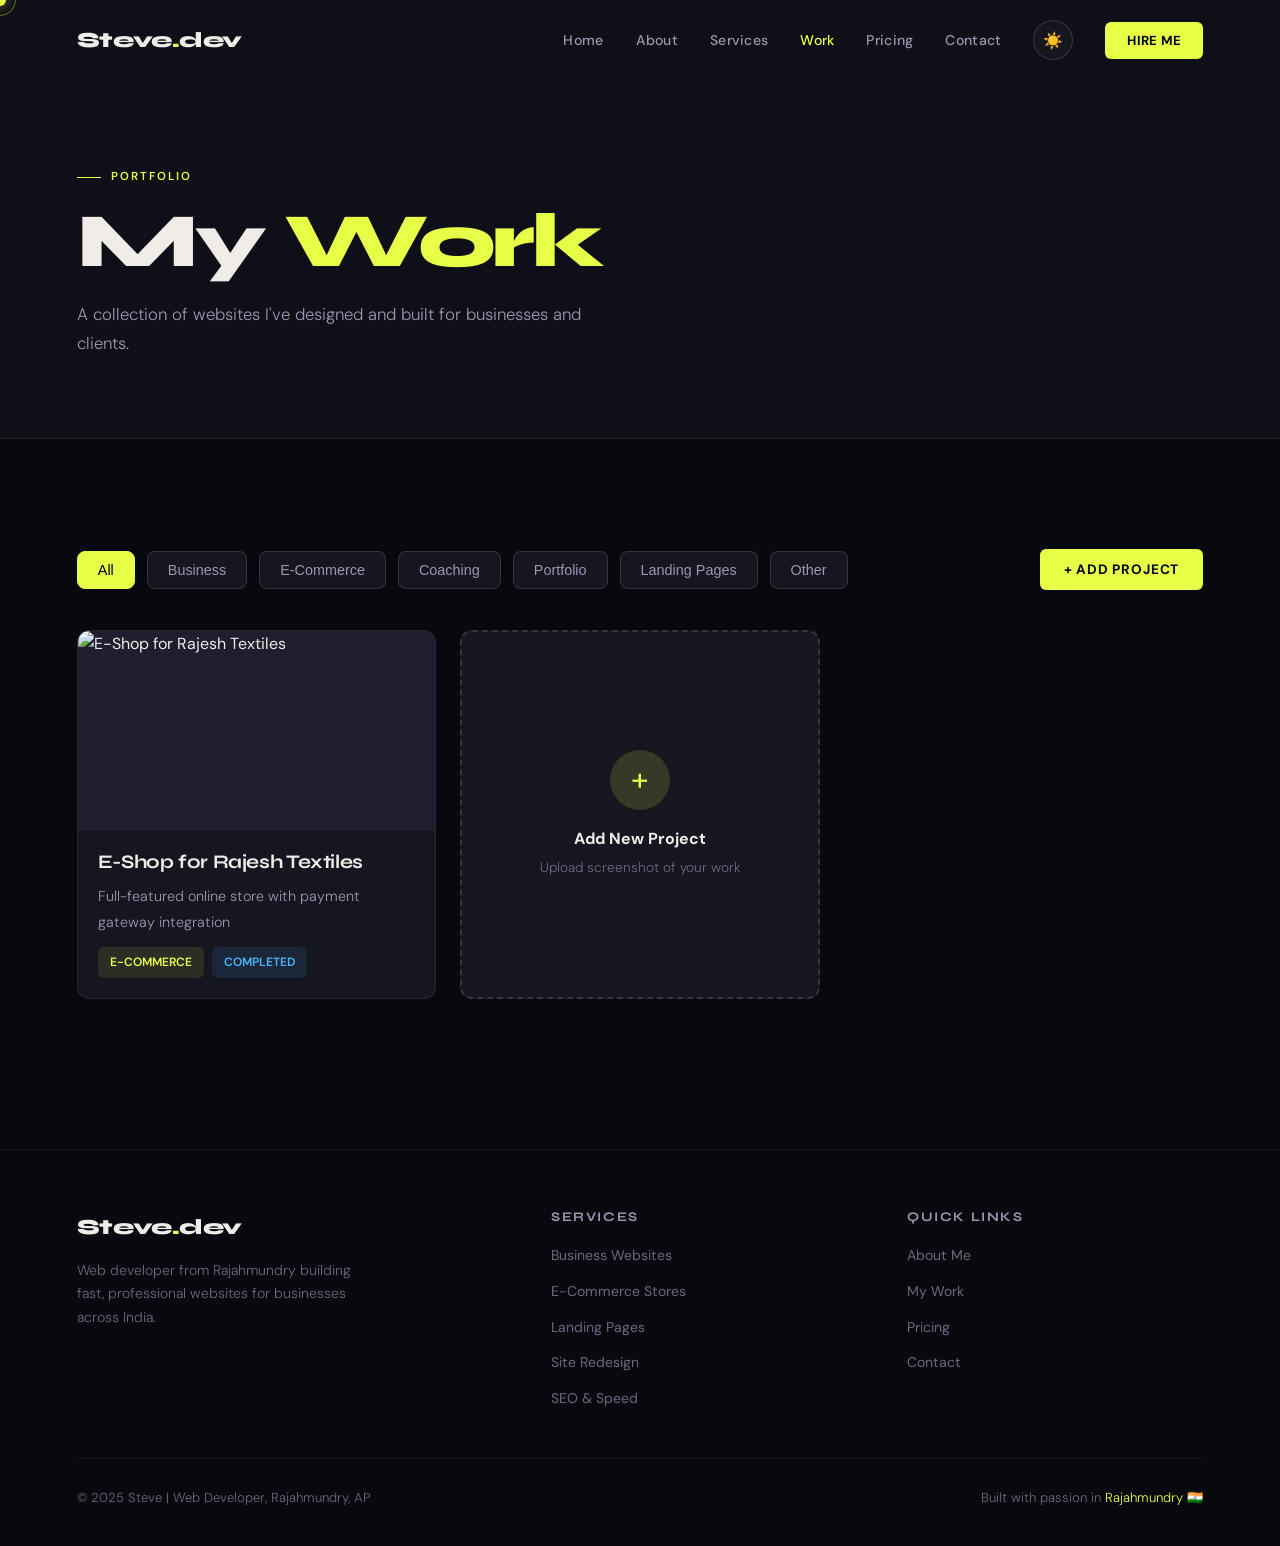
==== portfolio.html @ abb47d28 "Add files via upload" ====
<!DOCTYPE html>
<html lang="en">
<!--
  ============================================================
  PAGE: Portfolio (portfolio.html)
  DESCRIPTION: Shows all client projects as cards with screenshot,
               tags, and links. User can add/remove projects via
               a modal. Data saved in localStorage so it persists.
  STYLES: css/style.css + css/portfolio.css
  SCRIPTS: js/main.js + page-specific JS below
  ============================================================
-->
<head>
  <meta charset="UTF-8" />
  <meta name="viewport" content="width=device-width, initial-scale=1.0" />
  <title>Portfolio — Steve.dev</title>
  <link rel="stylesheet" href="css/style.css" />
  <style>
    /* ── PORTFOLIO GRID ── */
    .portfolio-grid {
      display: grid;
      grid-template-columns: repeat(auto-fill, minmax(320px, 1fr));
      gap: 24px;
      margin-bottom: 40px;
    }

    /* ── PROJECT CARD ── */
    .project-card {
      display: flex;
      flex-direction: column;
      overflow: hidden;
      border-radius: 12px;
      background: var(--bg3);
      border: 1px solid var(--border);
      transition: all 0.3s ease;
      opacity: 0;
      animation: slideUp 0.5s ease forwards;
    }
    .project-card:hover {
      border-color: var(--accent);
      transform: translateY(-8px);
      box-shadow: 0 16px 48px rgba(0,0,0,0.3);
    }
    @keyframes slideUp {
      from { opacity: 0; transform: translateY(20px); }
      to { opacity: 1; transform: translateY(0); }
    }
    .project-card.visible {
      opacity: 1;
    }

    /* Card thumbnail */
    .card-thumb {
      position: relative;
      width: 100%;
      height: 200px;
      overflow: hidden;
      background: var(--bg4);
    }
    .card-thumb img {
      width: 100%;
      height: 100%;
      object-fit: cover;
      transition: transform 0.4s ease;
    }
    .project-card:hover .card-thumb img {
      transform: scale(1.05);
    }

    /* Placeholder for no image */
    .thumb-placeholder {
      width: 100%;
      height: 100%;
      display: flex;
      flex-direction: column;
      align-items: center;
      justify-content: center;
      gap: 12px;
      background: var(--bg4);
      color: var(--muted);
    }
    .thumb-placeholder .icon {
      font-size: 2.5rem;
    }

    /* Overlay (action buttons) */
    .card-overlay {
      position: absolute;
      inset: 0;
      background: rgba(0, 0, 0, 0.7);
      display: flex;
      flex-direction: column-reverse;
      gap: 10px;
      padding: 15px;
      align-items: center;
      justify-content: center;
      opacity: 0;
      transition: opacity 0.3s ease;
    }
    .project-card:hover .card-overlay {
      opacity: 1;
    }

    /* Row container for Live, Edit, Delete buttons */
    .overlay-btn-row {
      display: flex;
      gap: 8px;
      justify-content: center;
      width: 100%;
      flex-wrap: nowrap;
    }

    /* View button - full width */
    .overlay-btn-view {
      margin: 40px;
      width: auto;
      padding: 10px 30px !important;
      font-size: 0.85rem !important;
      height: auto;
      display: flex;
      align-items: center;
      justify-content: center;
      flex-shrink: 0;
    }

    .overlay-btn {
      padding: 10px 20px;
      border-radius: 6px;
      border: 1px solid var(--accent);
      background: var(--accent);
      color: #000;
      font-weight: 600;
      cursor: pointer;
      font-size: 0.85rem;
      transition: all 0.2s;
      flex: 1;
      min-width: 0;
    }
    .overlay-btn:hover {
      transform: scale(1.05);
    }
    .overlay-btn.ghost {
      background: transparent;
      color: var(--accent);
    }
    .overlay-btn.ghost:hover {
      background: rgba(232, 255, 71, 0.1);
    }

    /* Card body (text) */
    .card-body {
      padding: 20px;
      flex: 1;
      display: flex;
      flex-direction: column;
      gap: 12px;
    }
    .card-body h3 {
      font-size: 1.2rem;
      color: var(--text);
    }
    .card-body p {
      font-size: 0.9rem;
      color: var(--muted2);
    }

    /* Card tags */
    .card-tags {
      display: flex;
      gap: 8px;
      flex-wrap: wrap;
      margin-top: auto;
    }
    .card-tag {
      display: inline-block;
      padding: 6px 12px;
      border-radius: 6px;
      background: rgba(232, 255, 71, 0.1);
      color: var(--accent);
      font-size: 0.75rem;
      font-weight: 600;
      text-transform: uppercase;
    }
    .card-tag.blue {
      background: rgba(71, 184, 255, 0.1);
      color: var(--accent2);
    }

    /* ── ADD PROJECT CARD ── */
    .add-project-card {
      display: flex;
      flex-direction: column;
      align-items: center;
      justify-content: center;
      gap: 16px;
      padding: 40px 20px;
      border-radius: 12px;
      border: 2px dashed var(--border2);
      background: var(--bg3);
      cursor: pointer;
      transition: all 0.3s ease;
    }
    .add-project-card:hover {
      border-color: var(--accent);
      background: rgba(232, 255, 71, 0.05);
    }

    .add-icon-circle {
      width: 60px;
      height: 60px;
      border-radius: 50%;
      background: rgba(232, 255, 71, 0.15);
      display: flex;
      align-items: center;
      justify-content: center;
      font-size: 2rem;
      color: var(--accent);
      transition: all 0.3s ease;
    }
    .add-project-card:hover .add-icon-circle {
      background: rgba(232, 255, 71, 0.25);
      transform: scale(1.1);
    }

    .add-label {
      text-align: center;
    }
    .add-label strong {
      display: block;
      color: var(--text);
      font-size: 1rem;
    }
    .add-label p {
      font-size: 0.85rem;
      color: var(--muted);
      margin-top: 4px;
    }

    /* ── FILTER BAR ── */
    .filter-bar {
      display: flex;
      gap: 12px;
      flex-wrap: wrap;
    }
    .filter-btn {
      padding: 10px 20px;
      border-radius: 8px;
      border: 1px solid var(--border2);
      background: var(--bg3);
      color: var(--muted2);
      cursor: pointer;
      font-weight: 500;
      transition: all 0.3s ease;
      font-size: 0.9rem;
    }
    .filter-btn:hover {
      border-color: var(--accent);
      color: var(--accent);
    }
    .filter-btn.active {
      background: var(--accent);
      color: #000;
      border-color: var(--accent);
    }

    /* ── MODAL ── */
    .modal-overlay {
      position: fixed;
      inset: 0;
      background: rgba(0, 0, 0, 0.75);
      display: flex;
      align-items: center;
      justify-content: center;
      opacity: 0;
      pointer-events: none;
      transition: opacity 0.3s ease;
      z-index: 1000;
    }
    .modal-overlay.open {
      opacity: 1;
      pointer-events: auto;
    }

    .modal-box {
      background: var(--bg3);
      border: 1px solid var(--border);
      border-radius: 12px;
      padding: 40px;
      max-width: 500px;
      width: 90%;
      max-height: 90vh;
      overflow-y: auto;
      position: relative;
      box-shadow: 0 20px 60px rgba(0,0,0,0.5);
    }

    .modal-close {
      position: absolute;
      top: 16px;
      right: 16px;
      background: transparent;
      border: none;
      font-size: 1.5rem;
      cursor: pointer;
      color: var(--muted);
      transition: color 0.2s;
    }
    .modal-close:hover {
      color: var(--text);
    }

    .modal-box h2 {
      margin-bottom: 8px;
      font-size: 1.5rem;
    }
    .modal-sub {
      color: var(--muted2);
      margin-bottom: 24px;
      font-size: 0.9rem;
    }

    /* ── FORM FIELDS ── */
    .form-field {
      margin-bottom: 20px;
    }
    .form-label {
      display: block;
      margin-bottom: 8px;
      font-weight: 600;
      color: var(--text);
      font-size: 0.9rem;
    }
    .form-input {
      width: 100%;
      padding: 12px 16px;
      border-radius: 8px;
      border: 1px solid var(--border);
      background: var(--bg4);
      color: var(--text);
      font-family: 'DM Sans', sans-serif;
      font-size: 0.95rem;
      transition: all 0.2s ease;
    }
    .form-input:focus {
      outline: none;
      border-color: var(--accent);
      box-shadow: 0 0 0 3px rgba(232, 255, 71, 0.1);
    }

    /* ── FILE UPLOAD ZONE ── */
    .upload-zone {
      padding: 40px 20px;
      border: 2px dashed var(--border2);
      border-radius: 8px;
      background: var(--bg4);
      text-align: center;
      cursor: pointer;
      transition: all 0.3s ease;
    }
    .upload-zone:hover {
      border-color: var(--accent);
      background: rgba(232, 255, 71, 0.05);
    }

    .upload-icon {
      font-size: 2.5rem;
      margin-bottom: 12px;
    }
    #uploadLabel {
      color: var(--muted2);
      font-size: 0.9rem;
    }

    /* ── MODAL SUBMIT BUTTON ── */
    .modal-submit {
      width: 100%;
      margin-top: 24px;
      padding: 14px 24px;
      border-radius: 8px;
      border: none;
      background: var(--accent);
      color: #000;
      font-weight: 600;
      cursor: pointer;
      font-size: 1rem;
      transition: all 0.3s ease;
    }
    .modal-submit:hover {
      transform: translateY(-2px);
      box-shadow: 0 8px 24px rgba(232, 255, 71, 0.3);
    }

    /* ── LIGHTBOX ── */
    .lightbox {
      position: fixed;
      inset: 0;
      background: rgba(0, 0, 0, 0.95);
      display: flex;
      align-items: center;
      justify-content: center;
      opacity: 0;
      pointer-events: none;
      transition: opacity 0.3s ease;
      z-index: 1001;
    }
    .lightbox.open {
      opacity: 1;
      pointer-events: auto;
    }

    .lightbox-close {
      position: absolute;
      top: 24px;
      right: 24px;
      background: transparent;
      border: none;
      font-size: 2rem;
      cursor: pointer;
      color: var(--text);
      transition: color 0.2s;
    }
    .lightbox-close:hover {
      color: var(--accent);
    }

    #lightboxImg {
      max-width: 90vw;
      max-height: 90vh;
      border-radius: 8px;
    }

    /* ── RESPONSIVE ── */
    @media (max-width: 768px) {
      .portfolio-grid {
        grid-template-columns: 1fr;
      }
      .modal-box {
        padding: 24px;
      }
      #lightboxImg {
        max-width: 95vw;
        max-height: 95vh;
      }
    }
  </style>
</head>
<body>

  <!-- Custom cursor elements -->
  <div class="cursor-ball" id="cursorBall"></div>
  <div class="cursor-trail" id="cursorTrail"></div>

  <!-- ── NAVBAR ── -->
  <nav class="navbar" id="navbar">
    <a href="index.html" class="nav-logo">Steve<span>.</span>dev</a>
    <ul class="nav-links">
      <li><a href="index.html">Home</a></li>
      <li><a href="about.html">About</a></li>
      <li><a href="services.html">Services</a></li>
      <li><a href="portfolio.html" class="active">Work</a></li>
      <li><a href="pricing.html">Pricing</a></li>
      <li><a href="contact.html">Contact</a></li>
      <li><button class="theme-toggle" id="themeToggle">☀️</button></li>
      <li><a href="contact.html" class="nav-hire">Hire Me</a></li>
    </ul>
    <!-- Mobile controls (hamburger + theme toggle) -->
    <div class="mobile-controls">
      <button class="theme-toggle" id="themeToggleMobile" title="Toggle theme">☀️</button>
      <div class="hamburger" id="hamburger">
        <span></span><span></span><span></span>
      </div>
    </div>
  </nav>

  <div class="mobile-nav" id="mobileNav">
    <button class="mobile-close" id="mobileClose">✕</button>
    <a href="index.html">Home</a><a href="about.html">About</a>
    <a href="services.html">Services</a><a href="portfolio.html">Work</a>
    <a href="pricing.html">Pricing</a><a href="contact.html">Contact</a>
    <a href="contact.html" style="color:var(--accent)">Hire Me →</a>
  </div>


  <!-- ── PAGE HERO ── -->
  <div class="page-hero">
    <div class="section-tag">Portfolio</div>
    <h1>My <span style="color:var(--accent)">Work</span></h1>
    <p>A collection of websites I've designed and built for businesses and clients.</p>
  </div>


  <!-- ── PORTFOLIO SECTION ── -->
  <section class="section">

    <!-- Controls row: filter buttons + add project button -->
    <div style="display:flex; justify-content:space-between; align-items:center; flex-wrap:wrap; gap:20px; margin-bottom:40px;">

      <!-- Category filter buttons -->
      <div class="filter-bar" id="filterBar">
        <button class="filter-btn active" onclick="filterProjects('all', this)">All</button>
        <button class="filter-btn" onclick="filterProjects('Business', this)">Business</button>
        <button class="filter-btn" onclick="filterProjects('E-Commerce', this)">E-Commerce</button>
        <button class="filter-btn" onclick="filterProjects('Coaching', this)">Coaching</button>
        <button class="filter-btn" onclick="filterProjects('Portfolio', this)">Portfolio</button>
        <button class="filter-btn" onclick="filterProjects('Landing Pages', this)">Landing Pages</button>
        <button class="filter-btn" onclick="filterProjects('Other', this)">Other</button>
      </div>

      <!-- Add new project button -->
      <button class="btn-primary" onclick="openModal()" style="font-size:0.85rem; padding:12px 24px;">
        + Add Project
      </button>
    </div>

    <!-- Project cards are rendered here by JS -->
    <div class="portfolio-grid" id="portfolioGrid"></div>
  </section>


  <!-- ============================================================
       ADD/EDIT PROJECT MODAL (COMBINED PASSWORD + FORM)
       Opens when user clicks "+ Add Project".
       Step 1: Ask for password
       Step 2: Once verified, show project form in same modal
       ============================================================ -->
  <div class="modal-overlay" id="modalOverlay">
    <div class="modal-box">

      <!-- Close button -->
      <button class="modal-close" onclick="closeModal()">✕</button>

      <!-- ── STEP 1: PASSWORD SECTION ── -->
      <div id="passwordSection" class="modal-section">
        <h2>🔐 Admin Access Required</h2>
        <p class="modal-sub">Enter password to add, edit, or delete projects</p>
        
        <div class="form-field">
          <label class="form-label">Admin Password</label>
          <input class="form-input" type="password" id="adminPassword" placeholder="Enter password" />
        </div>

        <div id="passwordError" class="password-error">
          ❌ Incorrect password. Try again.
        </div>

        <div style="display:flex; gap:12px;">
          <button class="modal-submit" onclick="verifyAdminPassword()" style="flex:1;">Verify Password</button>
          <button class="modal-submit" onclick="closeModal()" style="flex:1; background:var(--bg3); color:var(--text);">Cancel</button>
        </div>
      </div>

      <!-- ── STEP 2: PROJECT FORM SECTION ── -->
      <div id="formSection" class="modal-section" style="display:none;">
        <h2 id="formTitle">Add New Project</h2>
        <p class="modal-sub">Fill in the project details below</p>

        <!-- Project title input -->
        <div class="form-field">
          <label class="form-label">Project Title *</label>
          <input class="form-input" type="text" id="modalTitle" placeholder="e.g. E-Shop for Rajesh Textiles" />
        </div>

        <!-- Category dropdown -->
        <div class="form-field">
          <label class="form-label">Category</label>
          <select class="form-input" id="modalCategory">
            <option value="Business">Business Website</option>
            <option value="E-Commerce">E-Commerce Store</option>
            <option value="Coaching">Coaching / Institute</option>
            <option value="Landing Pages">Landing Page</option>
            <option value="Portfolio">Portfolio / Personal</option>
            <option value="Other">Other</option>
          </select>
        </div>

        <!-- Project description -->
        <div class="form-field">
          <label class="form-label">Project Description</label>
          <textarea class="form-input" id="modalDesc" placeholder="Describe what this project does..." style="min-height:100px; resize:vertical;"></textarea>
        </div>

        <!-- Client Name -->
        <div class="form-field">
          <label class="form-label">Client Name (optional)</label>
          <input class="form-input" type="text" id="modalClient" placeholder="e.g. Rajesh Textiles" />
        </div>

        <!-- Technologies Used -->
        <div class="form-field">
          <label class="form-label">Technologies Used</label>
          <input class="form-input" type="text" id="modalTech" placeholder="e.g. React, Node.js, MongoDB" />
        </div>

        <!-- Live URL -->
        <div class="form-field">
          <label class="form-label">Project Link (Live URL)</label>
          <input class="form-input" type="text" id="modalUrl" placeholder="https://example.com" />
        </div>

        <!-- Status -->
        <div class="form-field">
          <label class="form-label">Status</label>
          <select class="form-input" id="modalStatus">
            <option value="Completed">✓ Completed</option>
            <option value="In Progress">⏳ In Progress</option>
          </select>
        </div>

        <!-- Image URL -->
        <div class="form-field">
          <label class="form-label">Image URL (screenshot)</label>
          <input class="form-input" type="text" id="modalImageUrl" placeholder="https://example.com/image.jpg" />
        </div>

        <!-- File Upload Alternative -->
        <div class="form-field">
          <label class="form-label">OR Upload Image</label>
          <div class="upload-zone" onclick="document.getElementById('modalFile').click()">
            <div class="upload-icon">📸</div>
            <p id="uploadLabel">Click to upload — PNG, JPG, WebP supported</p>
            <input type="file" id="modalFile" accept="image/*" style="display:none" onchange="handleFileSelect(this)" />
          </div>
        </div>

        <!-- Action Buttons -->
        <div style="display:flex; gap:12px;">
          <button class="modal-submit" id="submitBtn" onclick="submitProject()" style="flex:1;">Add to Portfolio ✓</button>
          <button class="modal-submit" onclick="resetAndGoBack()" style="flex:1; background:var(--bg3); color:var(--text);">Back</button>
        </div>
      </div>

    </div>
  </div>
  </div>


  <!-- ============================================================
       LIGHTBOX
       Full-screen image viewer. Opens when user clicks "View" on
       a project card. Closes by clicking anywhere outside the image
       or the ✕ button.
       ============================================================ -->
  <div class="lightbox" id="lightbox">
    <button class="lightbox-close" onclick="closeLightbox()">✕</button>
    <img id="lightboxImg" src="" alt="Project preview" />
  </div>


  <!-- ── FOOTER ── -->
  <footer class="footer">
    <div class="footer-grid">
      <div class="footer-brand">
        <a href="index.html" class="nav-logo">Steve<span>.</span>dev</a>
        <p>Web developer from Rajahmundry building fast, professional websites for businesses across India.</p>
      </div>
      <div class="footer-col">
        <h5>Services</h5>
        <ul>
          <li><a href="services.html">Business Websites</a></li>
          <li><a href="services.html">E-Commerce Stores</a></li>
          <li><a href="services.html">Landing Pages</a></li>
          <li><a href="services.html">Site Redesign</a></li>
          <li><a href="services.html">SEO & Speed</a></li>
        </ul>
      </div>
      <div class="footer-col">
        <h5>Quick Links</h5>
        <ul>
          <li><a href="about.html">About Me</a></li>
          <li><a href="portfolio.html">My Work</a></li>
          <li><a href="pricing.html">Pricing</a></li>
          <li><a href="contact.html">Contact</a></li>
        </ul>
      </div>
    </div>
    <div class="footer-bottom">
      <p>© 2025 Steve | Web Developer, Rajahmundry, AP</p>
      <p>Built with passion in <a href="#">Rajahmundry 🇮🇳</a></p>
    </div>
  </footer>

  <div class="toast" id="toast"><div class="toast-dot"></div><span id="toastText"></span></div>

  <script src="js/main.js"></script>
  <script>
    /* ============================================================
       PORTFOLIO PAGE JAVASCRIPT
       Handles: rendering cards, filtering, modal open/close,
                file upload, adding/deleting projects, lightbox
       ============================================================ */

    // Admin password (CHANGE THIS TO YOUR DESIRED PASSWORD)
    const ADMIN_PASSWORD = 'Vasuu@BMW';
    let isAdminMode = false;
    let editingProjectIndex = null;
    let deletingProjectIndex = null;
    let selectedImageData = null;
    let currentFilter = 'all';

    // Initialize portfolio with sample projects on first load
    function initPortfolioData() {
      const existing = localStorage.getItem('portfolioProjects');
      if (!existing) {
        const sampleProjects = [
          {
            title: 'E-Shop for Rajesh Textiles',
            category: 'E-Commerce',
            description: 'Full-featured online store with payment gateway integration',
            client: 'Rajesh Textiles',
            technologies: 'React, Node.js, MongoDB, Stripe',
            liveUrl: 'https://example-eshop.com',
            status: 'Completed',
            image: null,
            imageUrl: 'https://images.unsplash.com/photo-1518895949257-7621c3c786d7?w=500&h=300&fit=crop',
            dateAdded: new Date().toLocaleDateString()
          }
        ];
        localStorage.setItem('portfolioProjects', JSON.stringify(sampleProjects));
      }
    }

    // Get all projects from localStorage
    function getAllProjects() {
      const data = localStorage.getItem('portfolioProjects');
      return data ? JSON.parse(data) : [];
    }

    // Save projects to localStorage
    function saveProjects(projects) {
      localStorage.setItem('portfolioProjects', JSON.stringify(projects));
    }

    /* ── MODAL: OPEN (shows password first) ── */
    function openModal() {
      // Reset form to show password section first
      document.getElementById('passwordSection').style.display = 'block';
      document.getElementById('formSection').style.display = 'none';
      document.getElementById('adminPassword').value = '';
      document.getElementById('passwordError').style.display = 'none';
      document.getElementById('modalOverlay').classList.add('open');
      document.getElementById('adminPassword').focus();
      editingProjectIndex = null;
      selectedImageData = null;
    }

    /* ── VERIFY ADMIN PASSWORD ── */
    function verifyAdminPassword() {
      const password = document.getElementById('adminPassword').value;
      
      if (password === ADMIN_PASSWORD) {
        // Check if we're in delete mode
        if (deletingProjectIndex !== null) {
          // Proceed with deletion after password verified
          const allProjects = getAllProjects();
          allProjects.splice(deletingProjectIndex, 1);
          saveProjects(allProjects);
          renderPortfolio();
          showToast('🗑️ Project removed.');
          closeModal();
          deletingProjectIndex = null;
        } else {
          // Normal add/edit mode - show form section
          document.getElementById('passwordSection').style.display = 'none';
          document.getElementById('formSection').style.display = 'block';
          resetFormFields();
          document.getElementById('formTitle').textContent = 'Add New Project';
          document.getElementById('submitBtn').textContent = 'Add to Portfolio ✓';
        }
      } else {
        // Show error
        document.getElementById('passwordError').style.display = 'block';
        document.getElementById('adminPassword').value = '';
        document.getElementById('adminPassword').focus();
      }
    }

    // Allow Enter key for password verification
    document.addEventListener('DOMContentLoaded', () => {
      initPortfolioData();
      renderPortfolio();
      const passwordInput = document.getElementById('adminPassword');
      if (passwordInput) {
        passwordInput.addEventListener('keypress', (e) => {
          if (e.key === 'Enter') verifyAdminPassword();
        });
      }
    });

    /* ── MODAL: CLOSE ── */
    function closeModal() {
      document.getElementById('modalOverlay').classList.remove('open');
      document.getElementById('passwordSection').style.display = 'block';
      document.getElementById('formSection').style.display = 'none';
      isAdminMode = false;
      editingProjectIndex = null;
      deletingProjectIndex = null;
    }

    /* ── GO BACK FROM FORM TO PASSWORD ── */
    function resetAndGoBack() {
      document.getElementById('formSection').style.display = 'none';
      document.getElementById('passwordSection').style.display = 'block';
      document.getElementById('adminPassword').value = '';
      document.getElementById('adminPassword').focus();
    }

    /* ── RESET FORM FIELDS ── */
    function resetFormFields() {
      document.getElementById('modalTitle').value    = '';
      document.getElementById('modalDesc').value     = '';
      document.getElementById('modalUrl').value      = '';
      document.getElementById('modalClient').value   = '';
      document.getElementById('modalTech').value     = '';
      document.getElementById('modalImageUrl').value = '';
      document.getElementById('modalCategory').selectedIndex = 0;
      document.getElementById('modalStatus').selectedIndex = 0;
      document.getElementById('uploadLabel').textContent = 'Click to upload — PNG, JPG, WebP supported';
      document.getElementById('modalFile').value     = '';
      selectedImageData = null;
      editingProjectIndex = null;
    }

    /* Close modal if user clicks outside the modal box */
    document.getElementById('modalOverlay').addEventListener('click', function(e) {
      if (e.target === this) closeModal();
    });

    /* ── EDIT PROJECT ── */
    function editProject(index) {
      editingProjectIndex = index;
      const allProjects = getAllProjects();
      const project = allProjects[index];

      // Show password first
      document.getElementById('passwordSection').style.display = 'block';
      document.getElementById('formSection').style.display = 'none';
      document.getElementById('adminPassword').value = '';
      document.getElementById('passwordError').style.display = 'none';
      document.getElementById('modalOverlay').classList.add('open');
      document.getElementById('adminPassword').focus();

      // Store project data temporarily
      window.projectToEdit = project;
      window.isEditMode = true;
    }

    // Override password verification for edit mode
    const originalVerify = verifyAdminPassword;
    window.verifyAdminPassword = function() {
      const password = document.getElementById('adminPassword').value;
      
      if (password === ADMIN_PASSWORD) {
        document.getElementById('passwordSection').style.display = 'none';
        document.getElementById('formSection').style.display = 'block';
        
        // If editing a project, load its data
        if (window.projectToEdit && window.isEditMode) {
          document.getElementById('modalTitle').value = window.projectToEdit.title;
          document.getElementById('modalCategory').value = window.projectToEdit.category;
          document.getElementById('modalDesc').value = window.projectToEdit.description || '';
          document.getElementById('modalClient').value = window.projectToEdit.client || '';
          document.getElementById('modalTech').value = window.projectToEdit.technologies || '';
          document.getElementById('modalUrl').value = window.projectToEdit.liveUrl || '';
          document.getElementById('modalStatus').value = window.projectToEdit.status || 'Completed';
          document.getElementById('modalImageUrl').value = window.projectToEdit.imageUrl || '';
          document.getElementById('formTitle').textContent = 'Edit Project';
          document.getElementById('submitBtn').textContent = 'Update Project ✓';
          window.projectToEdit = null;
          window.isEditMode = false;
        } else {
          resetFormFields();
          document.getElementById('formTitle').textContent = 'Add New Project';
          document.getElementById('submitBtn').textContent = 'Add to Portfolio ✓';
        }
      } else {
        document.getElementById('passwordError').style.display = 'block';
        document.getElementById('adminPassword').value = '';
        document.getElementById('adminPassword').focus();
      }
    };

    /* ── FILE UPLOAD HANDLER ── */
    function handleFileSelect(input) {
      const file = input.files[0];
      if (!file) return;

      document.getElementById('uploadLabel').innerHTML = `✅ <strong>${file.name}</strong> selected`;

      const reader = new FileReader();
      reader.onload = (e) => {
        selectedImageData = e.target.result;
      };
      reader.readAsDataURL(file);
    }

    /* ── ADD/UPDATE PROJECT (submit modal) ── */
    function submitProject() {
      const title = document.getElementById('modalTitle').value.trim();

      if (!title) {
        showToast('⚠️ Please enter a project title.');
        return;
      }

      const project = {
        title:        title,
        category:     document.getElementById('modalCategory').value,
        description:  document.getElementById('modalDesc').value.trim(),
        client:       document.getElementById('modalClient').value.trim(),
        technologies: document.getElementById('modalTech').value.trim(),
        liveUrl:      document.getElementById('modalUrl').value.trim(),
        status:       document.getElementById('modalStatus').value,
        image:        selectedImageData || null,
        imageUrl:     document.getElementById('modalImageUrl').value.trim(),
        dateAdded:    new Date().toLocaleDateString()
      };

      const allProjects = getAllProjects();

      if (editingProjectIndex !== null) {
        allProjects[editingProjectIndex] = project;
        saveProjects(allProjects);
        showToast('✏️ Project updated successfully!');
      } else {
        allProjects.push(project);
        saveProjects(allProjects);
        showToast('🎉 Project added to portfolio!');
      }

      renderPortfolio();
      closeModal();
    }

    /* ── DELETE PROJECT (requires password) ── */
    function confirmDelete(index) {
      // Set delete mode flag
      deletingProjectIndex = index;
      
      // Show password modal
      document.getElementById('passwordSection').style.display = 'block';
      document.getElementById('formSection').style.display = 'none';
      document.getElementById('adminPassword').value = '';
      document.getElementById('passwordError').style.display = 'none';
      document.getElementById('modalOverlay').classList.add('open');
      document.getElementById('adminPassword').focus();
    }

    /* ── RENDER ALL PROJECT CARDS ── */
    function renderPortfolio() {
      const grid = document.getElementById('portfolioGrid');
      if (!grid) return;

      const allProjects = getAllProjects();
      
      // Apply filter
      const filtered = currentFilter === 'all'
        ? allProjects
        : allProjects.filter(p => p.category === currentFilter);

      // Clear grid
      grid.innerHTML = '';

      // Render each project as a card
      filtered.forEach((project, index) => {
        // Find real index in full array
        const realIndex = allProjects.indexOf(project);
        
        const card = document.createElement('div');
        card.className = 'project-card reveal';

        const imageHtml = project.imageUrl || project.image
          ? `<img src="${project.imageUrl || project.image}" alt="${project.title}" />`
          : `<div class="thumb-placeholder">
               <div class="icon">🌐</div>
               <p>No Preview</p>
             </div>`;

        card.innerHTML = `
          <!-- Thumbnail area -->
          <div class="card-thumb">
            ${imageHtml}

            <!-- Overlay with action buttons (visible on hover) -->
            <div class="card-overlay">
              <!-- Top row: Live, Edit, Delete buttons -->
              <div class="overlay-btn-row">
                ${project.liveUrl
                  ? `<a href="${project.liveUrl}" target="_blank" class="overlay-btn ghost"> Live ↗️</a>`
                  : ''
                }
                <button class="overlay-btn ghost" onclick="editProject(${realIndex})">Edit ✏️ </button>
                <button class="overlay-btn ghost" onclick="confirmDelete(${realIndex})">Delete 🗑️ </button>
              </div>

              <!-- Bottom: Large View button -->
              ${project.imageUrl || project.image
                ? `<button class="overlay-btn overlay-btn-view" onclick="openLightbox('${project.imageUrl || project.image}')">View</button>`
                : ''
              }
            </div>
          </div>

          <!-- Card text body -->
          <div class="card-body">
            <h3>${project.title}</h3>
            <p>${project.description || 'Custom website project'}</p>
            <div class="card-tags">
              <span class="card-tag">${project.category}</span>
              ${project.status ? `<span class="card-tag blue">${project.status}</span>` : ''}
            </div>
          </div>
        `;

        grid.appendChild(card);

        // Stagger animation delay for each card
        setTimeout(() => card.classList.add('visible'), index * 70);
      });

      // Always add the "Add New Project" card at the end
      const addCard = document.createElement('div');
      addCard.className = 'add-project-card';
      addCard.onclick = openModal;
      addCard.innerHTML = `
        <div class="add-icon-circle">+</div>
        <div class="add-label">
          <strong>Add New Project</strong>
          <p>Upload screenshot of your work</p>
        </div>
      `;
      grid.appendChild(addCard);
    }

    /* ── FILTER PROJECTS BY CATEGORY ── */
    function filterProjects(category, clickedBtn) {
      // Update active filter
      currentFilter = category;

      // Update button styles
      document.querySelectorAll('.filter-btn').forEach(btn => btn.classList.remove('active'));
      clickedBtn.classList.add('active');

      // Re-render
      renderPortfolio();
    }


    /* ── LIGHTBOX: OPEN ── */
    function openLightbox(imageSrc) {
      if (!imageSrc) return;
      document.getElementById('lightboxImg').src = imageSrc;
      document.getElementById('lightbox').classList.add('open');
    }

    /* ── LIGHTBOX: CLOSE ── */
    function closeLightbox() {
      document.getElementById('lightbox').classList.remove('open');
    }

    /* Close lightbox if clicking outside the image */
    document.getElementById('lightbox').addEventListener('click', function(e) {
      if (e.target === this) closeLightbox();
    });


    /* ── INIT ── */
    // Render portfolio on page load
    renderPortfolio();
  </script>

</body>
</html>
---- css/style.css ----
/* ============================================================
   STEVE.DEV — GLOBAL STYLESHEET
   Contains: CSS variables, dark/light theme, reset, shared
   components used across all pages.
   ============================================================ */

/* ── 1. GOOGLE FONTS ── */
@import url('https://fonts.googleapis.com/css2?family=Syne:wght@400;600;700;800&family=DM+Sans:ital,wght@0,300;0,400;0,500;1,300&display=swap');

/* ── 2. CSS RESET ── */
*, *::before, *::after {
  box-sizing: border-box;
  margin: 0;
  padding: 0;
}

/* ── 3. DARK MODE VARIABLES (default) ── */
:root {
  --bg:        #08080f;
  --bg2:       #0f0f18;
  --bg3:       #161621;
  --bg4:       #1e1e2e;
  --text:      #f0ede8;
  --muted:     #6a6a80;
  --muted2:    #9898b0;
  --accent:    #e8ff47;       /* Yellow-green highlight */
  --accent2:   #47b8ff;       /* Blue accent */
  --border:    rgba(255,255,255,0.07);
  --border2:   rgba(255,255,255,0.13);
  --shadow:    0 8px 32px rgba(0,0,0,0.4);
  --card-bg:   rgba(255,255,255,0.03);
  --nav-bg:    rgba(8,8,15,0.90);
}

/* ── 4. LIGHT MODE VARIABLES ── */
/* Applied when <html> has class="light" */
html.light {
  --bg:        #f5f5f0;
  --bg2:       #eaeae4;
  --bg3:       #dfdfd8;
  --bg4:       #d4d4cc;
  --text:      #111118;
  --muted:     #888890;
  --muted2:    #555560;
  --accent:    #b8cc00;       /* Darker yellow for light bg */
  --accent2:   #0080cc;
  --border:    rgba(0,0,0,0.08);
  --border2:   rgba(0,0,0,0.14);
  --shadow:    0 8px 32px rgba(0,0,0,0.12);
  --card-bg:   rgba(0,0,0,0.03);
  --nav-bg:    rgba(245,245,240,0.90);
}

/* ── 5. BASE BODY STYLES ── */
html {
  scroll-behavior: smooth;
}

body {
  background-color: var(--bg);
  color: var(--text);
  font-family: 'DM Sans', sans-serif;
  font-weight: 400;
  line-height: 1.6;
  overflow-x: hidden;
  transition: background-color 0.3s ease, color 0.3s ease;
  cursor: none; /* Hide default cursor */
}

/* Custom cursor — main ball */
.cursor-ball {
  position: fixed;
  width: 12px;
  height: 12px;
  background: var(--accent);
  border-radius: 50%;
  pointer-events: none;
  z-index: 9999;
  transform: translate(-50%, -50%);
  box-shadow: 0 0 12px rgba(232, 255, 71, 0.5);
}

/* Custom cursor — trailing circle */
.cursor-trail {
  position: fixed;
  width: 32px;
  height: 32px;
  border: 1.5px solid var(--accent);
  border-radius: 50%;
  pointer-events: none;
  z-index: 9998;
  transform: translate(-50%, -50%);
  opacity: 0.4;
}

/* ── 6. TYPOGRAPHY ── */
h1, h2, h3, h4, h5 {
  font-family: 'Syne', sans-serif;
  font-weight: 700;
  line-height: 1.1;
  letter-spacing: -0.02em;
}

p {
  line-height: 1.75;
  color: var(--muted2);
  font-weight: 300;
}

a {
  color: inherit;
  text-decoration: none;
}

img {
  max-width: 100%;
  display: block;
}

/* ── 7. UTILITY CLASSES ── */

/* Section tag (small uppercase label above headings) */
.section-tag {
  display: inline-flex;
  align-items: center;
  gap: 10px;
  font-size: 0.72rem;
  text-transform: uppercase;
  letter-spacing: 0.18em;
  color: var(--accent);
  font-weight: 600;
  margin-bottom: 14px;
}
.section-tag::before {
  content: '';
  width: 24px;
  height: 1px;
  background: var(--accent);
  display: block;
}

/* Main section heading */
.section-title {
  font-size: clamp(2rem, 4.5vw, 3.5rem);
  font-weight: 800;
  letter-spacing: -0.03em;
  line-height: 1.05;
  margin-bottom: 18px;
  color: var(--text);
}

/* Subtitle / description under headings */
.section-sub {
  font-size: 1rem;
  line-height: 1.75;
  color: var(--muted2);
  font-weight: 300;
  max-width: 500px;
}

/* Generic section padding */
.section {
  padding: 110px 6%;
  position: relative;
}

.section-alt {
  background-color: var(--bg2);
}

/* ── 8. BUTTONS ── */

/* Primary CTA button (yellow) */
.btn-primary {
  display: inline-flex;
  align-items: center;
  gap: 10px;
  background: var(--accent);
  color: #08080f;
  padding: 14px 32px;
  border-radius: 6px;
  font-weight: 700;
  font-size: 0.9rem;
  text-transform: uppercase;
  letter-spacing: 0.06em;
  text-decoration: none;
  transition: transform 0.2s ease, box-shadow 0.2s ease;
  border: none;
  cursor: pointer;
  font-family: 'DM Sans', sans-serif;
}
.btn-primary:hover {
  transform: translateY(-3px);
  box-shadow: 0 12px 32px rgba(232, 255, 71, 0.35);
}

/* Ghost / outline button */
.btn-ghost {
  display: inline-flex;
  align-items: center;
  gap: 10px;
  background: transparent;
  color: var(--text);
  padding: 14px 32px;
  border-radius: 6px;
  font-size: 0.9rem;
  text-decoration: none;
  border: 1px solid var(--border2);
  transition: border-color 0.2s ease, background 0.2s ease;
  font-family: 'DM Sans', sans-serif;
}
.btn-ghost:hover {
  border-color: var(--accent);
  background: rgba(232, 255, 71, 0.05);
}

/* ── 9. NAVIGATION ── */
.navbar {
  position: fixed;
  top: 0;
  left: 0;
  right: 0;
  z-index: 1000;
  padding: 20px 6%;
  display: flex;
  justify-content: space-between;
  align-items: center;
  transition: background 0.3s ease, border-color 0.3s ease;
}

/* Nav gets frosted glass background on scroll (added via JS) */
.navbar.scrolled {
  background: var(--nav-bg);
  backdrop-filter: blur(20px);
  -webkit-backdrop-filter: blur(20px);
  border-bottom: 1px solid var(--border);
}

/* Logo */
.nav-logo {
  font-family: 'Syne', sans-serif;
  font-size: 1.35rem;
  font-weight: 800;
  color: var(--text);
  text-decoration: none;
  letter-spacing: -0.02em;
}
.nav-logo span {
  color: var(--accent);
}

/* Nav link list */
.nav-links {
  display: flex;
  align-items: center;
  gap: 32px;
  list-style: none;
}

.nav-links a {
  color: var(--muted2);
  font-size: 0.88rem;
  font-weight: 500;
  text-decoration: none;
  transition: color 0.2s ease;
  letter-spacing: 0.02em;
}
.nav-links a:hover,
.nav-links a.active {
  color: var(--text);
}

/* Hire Me button in nav */
.nav-hire {
  background: var(--accent);
  color: #08080f !important;
  padding: 10px 22px;
  border-radius: 6px;
  font-weight: 700 !important;
  font-size: 0.82rem !important;
  text-transform: uppercase;
  letter-spacing: 0.05em;
  transition: transform 0.2s, box-shadow 0.2s !important;
}
.nav-hire:hover {
  transform: translateY(-2px);
  box-shadow: 0 8px 24px rgba(232, 255, 71, 0.35);
}

/* Dark/Light toggle button */
.theme-toggle {
  background: var(--bg3);
  border: 1px solid var(--border2);
  color: var(--text);
  width: 40px;
  height: 40px;
  border-radius: 50%;
  display: flex;
  align-items: center;
  justify-content: center;
  cursor: pointer;
  font-size: 1rem;
  transition: background 0.2s ease, transform 0.2s ease;
  flex-shrink: 0;
}
.theme-toggle:hover {
  background: var(--bg4);
  transform: rotate(20deg);
}

/* Mobile controls wrapper (hamburger + mobile theme toggle) */
.mobile-controls {
  display: none;
  align-items: center;
  gap: 12px;
}

/* Mobile hamburger (shown on small screens) */
.hamburger {
  display: flex;
  flex-direction: column;
  gap: 5px;
  cursor: pointer;
  padding: 4px;
}
.hamburger span {
  width: 24px;
  height: 2px;
  background: var(--text);
  border-radius: 2px;
  transition: all 0.3s ease;
}

/* Mobile nav drawer */
.mobile-nav {
  display: none;
  position: fixed;
  top: 0;
  left: 0;
  right: 0;
  bottom: 0;
  background: var(--bg);
  z-index: 900;
  flex-direction: column;
  align-items: center;
  justify-content: center;
  gap: 32px;
}
.mobile-nav.open {
  display: flex;
}
.mobile-nav a {
  font-family: 'Syne', sans-serif;
  font-size: 2rem;
  font-weight: 800;
  color: var(--text);
  text-decoration: none;
  transition: color 0.2s;
}
.mobile-nav a:hover {
  color: var(--accent);
}
.mobile-close {
  visibility: hidden;
  position: absolute;
  top: 24px;
  right: 7%;
  background: none;
  border: none;
  color: var(--text);
  font-size: 1.5rem;
  cursor: pointer;
}

/* ── 10. FOOTER ── */
.footer {
  background: var(--bg);
  border-top: 1px solid var(--border);
  padding: 60px 6% 36px;
}

.footer-grid {
  display: grid;
  grid-template-columns: 1.4fr 1fr 1fr;
  gap: 60px;
  margin-bottom: 48px;
}

.footer-brand p {
  color: var(--muted);
  font-size: 0.88rem;
  line-height: 1.7;
  max-width: 300px;
  margin-top: 14px;
}

.footer-col h5 {
  font-family: 'Syne', sans-serif;
  font-size: 0.82rem;
  text-transform: uppercase;
  letter-spacing: 0.12em;
  color: var(--muted2);
  margin-bottom: 18px;
  font-weight: 700;
}

.footer-col ul {
  list-style: none;
  display: flex;
  flex-direction: column;
  gap: 10px;
}

.footer-col ul a {
  color: var(--muted);
  font-size: 0.88rem;
  text-decoration: none;
  transition: color 0.2s ease;
}
.footer-col ul a:hover {
  color: var(--accent);
}

.footer-bottom {
  border-top: 1px solid var(--border);
  padding-top: 28px;
  display: flex;
  justify-content: space-between;
  align-items: center;
  flex-wrap: wrap;
  gap: 12px;
}

.footer-bottom p {
  color: var(--muted);
  font-size: 0.82rem;
}

.footer-bottom a {
  color: var(--accent);
  text-decoration: none;
}

/* ── 11. TOAST NOTIFICATION ── */
.toast {
  position: fixed;
  bottom: 30px;
  right: 30px;
  background: var(--bg2);
  border: 1px solid rgba(232, 255, 71, 0.3);
  border-radius: 12px;
  padding: 14px 22px;
  display: flex;
  align-items: center;
  gap: 10px;
  z-index: 9999;
  font-size: 0.88rem;
  color: var(--text);
  /* Hidden by default */
  transform: translateY(80px);
  opacity: 0;
  pointer-events: none;
  transition: all 0.4s cubic-bezier(0.34, 1.56, 0.64, 1);
}
.toast.show {
  transform: translateY(0);
  opacity: 1;
}
.toast-dot {
  width: 8px;
  height: 8px;
  background: var(--accent);
  border-radius: 50%;
  flex-shrink: 0;
}

/* ── 12. SCROLL REVEAL ANIMATION ── */
/* Elements with .reveal start hidden, become visible via JS */
.reveal {
  opacity: 0;
  transform: translateY(32px);
  transition: opacity 0.75s ease, transform 0.75s ease;
}
.reveal.visible {
  opacity: 1;
  transform: translateY(0);
}
.reveal.delay-1 { transition-delay: 0.1s; }
.reveal.delay-2 { transition-delay: 0.2s; }
.reveal.delay-3 { transition-delay: 0.3s; }

/* ── 13. ACTIVE NAV LINK highlight per page ── */
/* Each page's <script> adds .active to the matching nav link */
.nav-links a.active {
  color: var(--accent) !important;
}

/* ── 14. PAGE HERO (shared across inner pages) ── */
.page-hero {
  padding: 160px 6% 80px;
  background: var(--bg2);
  border-bottom: 1px solid var(--border);
}
.page-hero .section-tag {
  margin-bottom: 16px;
}
.page-hero h1 {
  font-size: clamp(2.8rem, 6vw, 5rem);
  font-weight: 800;
  letter-spacing: -0.04em;
  line-height: 1.0;
  margin-bottom: 20px;
}
.page-hero p {
  font-size: 1.05rem;
  max-width: 520px;
}

/* ── 15. RESPONSIVE BREAKPOINTS ── */
@media (max-width: 960px) {
  .nav-links {
    display: none; /* Hidden on mobile, use hamburger */
  }
  .mobile-controls {
    display: flex; /* Show mobile controls on small screens */
  }
  .footer-grid {
    grid-template-columns: 1fr;
    gap: 40px;
  }
  .section {
    padding: 80px 5%;
  }
}

@media (max-width: 600px) {
  .btn-primary,
  .btn-ghost {
    width: 100%;
    justify-content: center;
  }
  .page-hero {
    padding: 130px 5% 60px;
  }
}
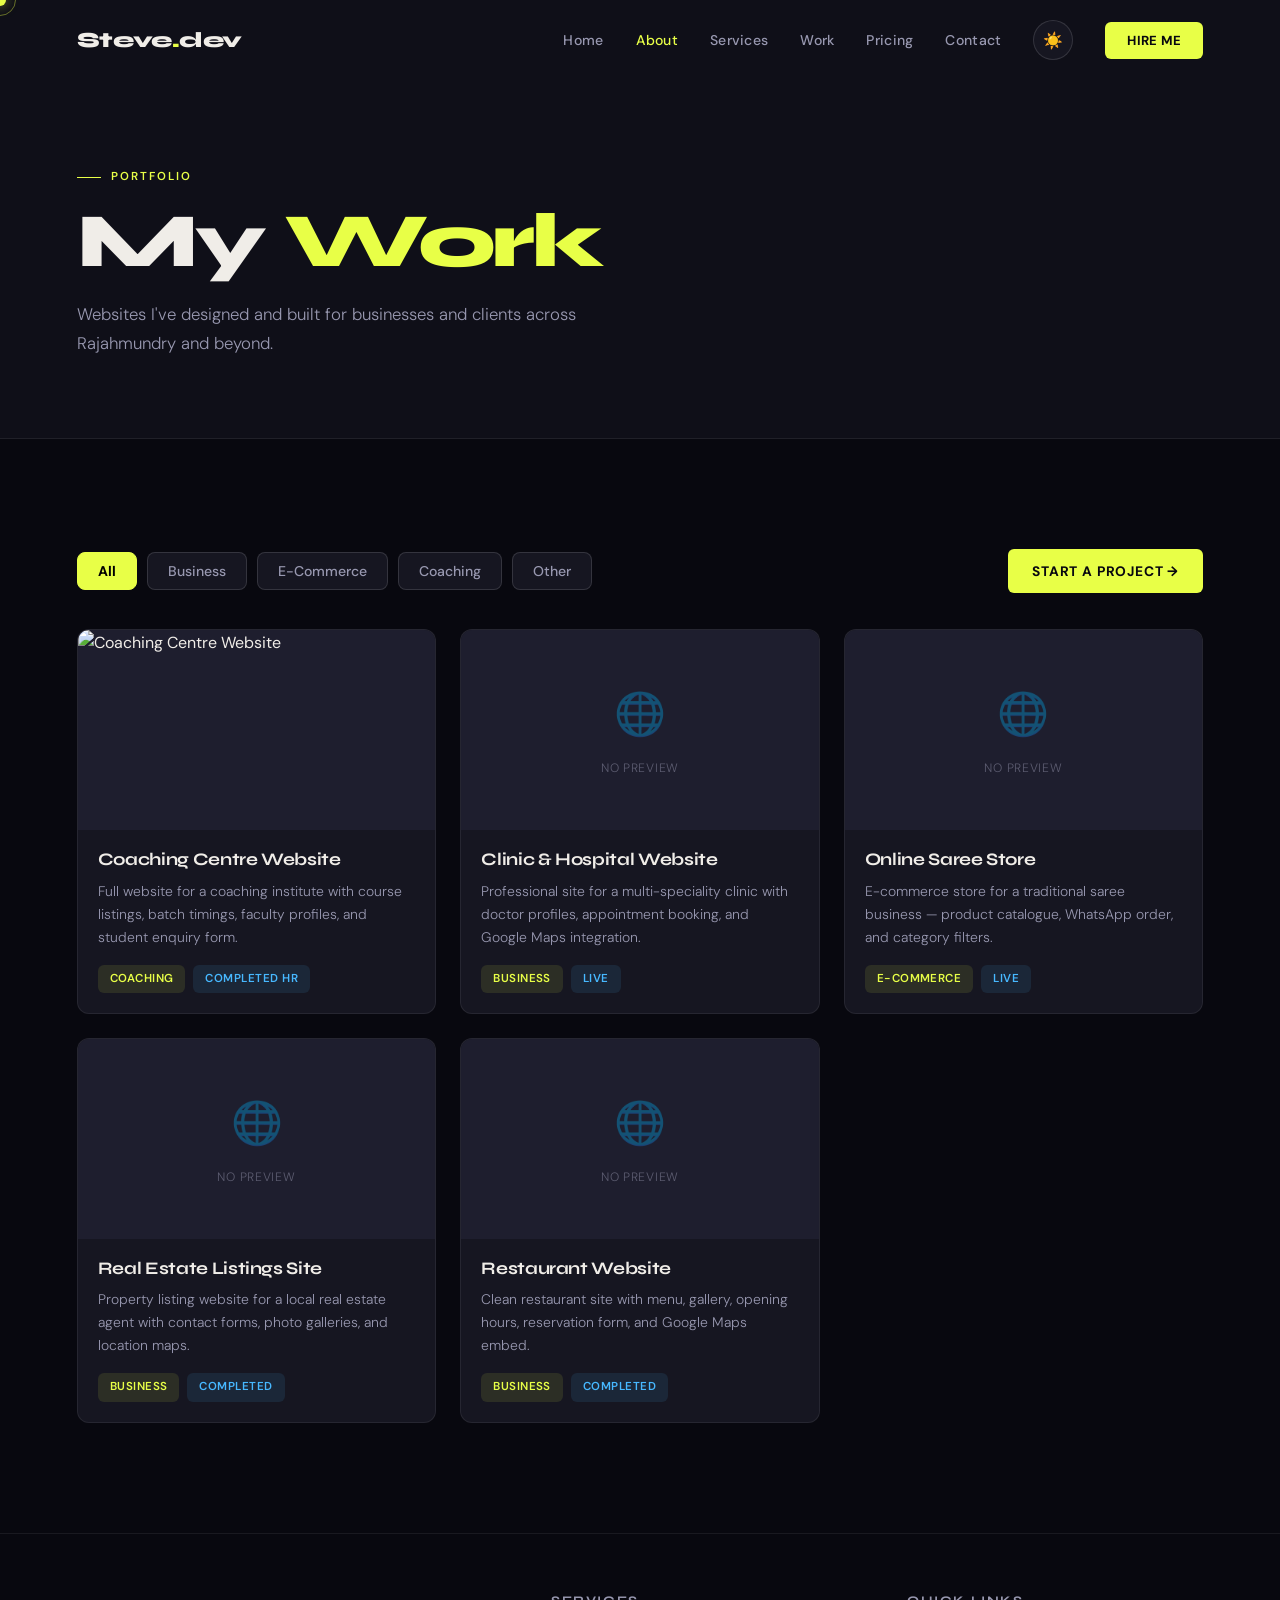
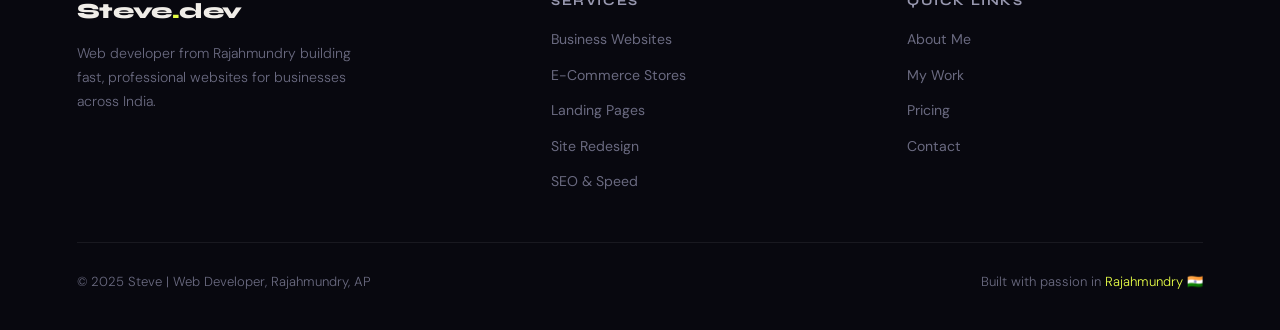
==== commit bda6b237: "initial commit" ====
--- a/portfolio.html
+++ b/portfolio.html
@@ -3,11 +3,17 @@
 <!--
   ============================================================
   PAGE: Portfolio (portfolio.html)
-  DESCRIPTION: Shows all client projects as cards with screenshot,
-               tags, and links. User can add/remove projects via
-               a modal. Data saved in localStorage so it persists.
-  STYLES: css/style.css + css/portfolio.css
-  SCRIPTS: js/main.js + page-specific JS below
+  VERSION: Static — No Firebase, No localStorage dependency
+  
+  HOW TO ADD YOUR PROJECTS:
+  → Scroll down to the PROJECTS array inside <script>
+  → Copy one existing project object and paste a new one
+  → Fill in: title, category, description, imageUrl, liveUrl, status
+  → imageUrl → use a hosted link OR a local path like "images/site1.png"
+  → Save file → refresh browser → project appears instantly!
+
+  STYLES: css/style.css (shared) + local <style> below
+  SCRIPTS: js/main.js (shared) + local <script> below
   ============================================================
 -->
 <head>
@@ -15,13 +21,19 @@
   <meta name="viewport" content="width=device-width, initial-scale=1.0" />
   <title>Portfolio — Steve.dev</title>
   <link rel="stylesheet" href="css/style.css" />
+
   <style>
-    /* ── PORTFOLIO GRID ── */
+    /* ============================================================
+       PORTFOLIO PAGE LOCAL STYLES
+       Global styles (navbar, footer, buttons) → css/style.css
+       ============================================================ */
+
+    /* Grid of project cards */
     .portfolio-grid {
       display: grid;
       grid-template-columns: repeat(auto-fill, minmax(320px, 1fr));
       gap: 24px;
-      margin-bottom: 40px;
+      margin-top: 12px;
     }
 
     /* ── PROJECT CARD ── */
@@ -32,21 +44,20 @@
       border-radius: 12px;
       background: var(--bg3);
       border: 1px solid var(--border);
-      transition: all 0.3s ease;
+      /* Starts invisible — JS adds .visible to animate in */
       opacity: 0;
-      animation: slideUp 0.5s ease forwards;
+      transform: translateY(20px);
+      transition: opacity 0.4s ease, transform 0.4s ease,
+                  border-color 0.3s ease, box-shadow 0.3s ease;
+    }
+    .project-card.visible {
+      opacity: 1;
+      transform: translateY(0);
     }
     .project-card:hover {
       border-color: var(--accent);
       transform: translateY(-8px);
-      box-shadow: 0 16px 48px rgba(0,0,0,0.3);
-    }
-    @keyframes slideUp {
-      from { opacity: 0; transform: translateY(20px); }
-      to { opacity: 1; transform: translateY(0); }
-    }
-    .project-card.visible {
-      opacity: 1;
+      box-shadow: 0 16px 48px rgba(0,0,0,0.35);
     }
 
     /* Card thumbnail */
@@ -56,398 +67,143 @@
       height: 200px;
       overflow: hidden;
       background: var(--bg4);
+      flex-shrink: 0;
     }
     .card-thumb img {
-      width: 100%;
-      height: 100%;
+      width: 100%; height: 100%;
       object-fit: cover;
       transition: transform 0.4s ease;
     }
-    .project-card:hover .card-thumb img {
-      transform: scale(1.05);
-    }
-
-    /* Placeholder for no image */
+    .project-card:hover .card-thumb img { transform: scale(1.05); }
+
+    /* Placeholder when no image is provided */
     .thumb-placeholder {
-      width: 100%;
-      height: 100%;
-      display: flex;
-      flex-direction: column;
-      align-items: center;
-      justify-content: center;
-      gap: 12px;
-      background: var(--bg4);
-      color: var(--muted);
-    }
-    .thumb-placeholder .icon {
-      font-size: 2.5rem;
-    }
-
-    /* Overlay (action buttons) */
+      width: 100%; height: 100%;
+      display: flex; flex-direction: column;
+      align-items: center; justify-content: center;
+      gap: 10px; color: var(--muted);
+    }
+    .thumb-placeholder .icon { font-size: 2.6rem; opacity: 0.35; }
+    .thumb-placeholder p    { font-size: 0.76rem; text-transform: uppercase; letter-spacing: 0.06em; opacity: 0.5; }
+
+    /* Hover overlay — shows action buttons */
     .card-overlay {
-      position: absolute;
-      inset: 0;
-      background: rgba(0, 0, 0, 0.7);
-      display: flex;
-      flex-direction: column-reverse;
-      gap: 10px;
-      padding: 15px;
-      align-items: center;
-      justify-content: center;
-      opacity: 0;
-      transition: opacity 0.3s ease;
-    }
-    .project-card:hover .card-overlay {
-      opacity: 1;
-    }
-
-    /* Row container for Live, Edit, Delete buttons */
+      position: absolute; inset: 0;
+      background: rgba(0,0,0,0.72);
+      display: flex; flex-direction: column;
+      align-items: center; justify-content: center;
+      gap: 10px; padding: 16px;
+      opacity: 0; transition: opacity 0.3s ease;
+      backdrop-filter: blur(3px);
+    }
+    .project-card:hover .card-overlay { opacity: 1; }
+
+    /* Action buttons row inside overlay */
     .overlay-btn-row {
-      display: flex;
-      gap: 8px;
-      justify-content: center;
-      width: 100%;
-      flex-wrap: nowrap;
-    }
-
-    /* View button - full width */
-    .overlay-btn-view {
-      margin: 40px;
-      width: auto;
-      padding: 10px 30px !important;
-      font-size: 0.85rem !important;
-      height: auto;
-      display: flex;
-      align-items: center;
-      justify-content: center;
-      flex-shrink: 0;
-    }
-
+      display: flex; gap: 8px;
+      justify-content: center; flex-wrap: wrap;
+    }
     .overlay-btn {
-      padding: 10px 20px;
-      border-radius: 6px;
+      padding: 9px 20px; border-radius: 6px;
       border: 1px solid var(--accent);
-      background: var(--accent);
-      color: #000;
-      font-weight: 600;
-      cursor: pointer;
-      font-size: 0.85rem;
-      transition: all 0.2s;
-      flex: 1;
-      min-width: 0;
-    }
-    .overlay-btn:hover {
-      transform: scale(1.05);
-    }
-    .overlay-btn.ghost {
-      background: transparent;
-      color: var(--accent);
-    }
-    .overlay-btn.ghost:hover {
-      background: rgba(232, 255, 71, 0.1);
-    }
-
-    /* Card body (text) */
+      background: var(--accent); color: #000;
+      font-weight: 700; cursor: pointer; font-size: 0.82rem;
+      transition: transform 0.2s; text-decoration: none;
+      display: inline-flex; align-items: center; gap: 5px;
+      font-family: 'DM Sans', sans-serif;
+    }
+    .overlay-btn:hover { transform: scale(1.05); }
+    .overlay-btn.ghost { background: transparent; color: var(--accent); }
+    .overlay-btn.ghost:hover { background: rgba(232,255,71,0.1); }
+
+    /* Card text body */
     .card-body {
-      padding: 20px;
-      flex: 1;
-      display: flex;
-      flex-direction: column;
-      gap: 12px;
-    }
-    .card-body h3 {
-      font-size: 1.2rem;
-      color: var(--text);
-    }
-    .card-body p {
-      font-size: 0.9rem;
-      color: var(--muted2);
-    }
-
-    /* Card tags */
-    .card-tags {
-      display: flex;
-      gap: 8px;
-      flex-wrap: wrap;
-      margin-top: auto;
-    }
+      padding: 20px; flex: 1;
+      display: flex; flex-direction: column; gap: 10px;
+    }
+    .card-body h3 { font-size: 1.1rem; color: var(--text); font-weight: 700; }
+    .card-body p  { font-size: 0.87rem; color: var(--muted2); line-height: 1.65; }
+
+    /* Tags (category + status) */
+    .card-tags { display: flex; gap: 8px; flex-wrap: wrap; margin-top: auto; padding-top: 6px; }
     .card-tag {
-      display: inline-block;
-      padding: 6px 12px;
-      border-radius: 6px;
-      background: rgba(232, 255, 71, 0.1);
-      color: var(--accent);
-      font-size: 0.75rem;
-      font-weight: 600;
-      text-transform: uppercase;
-    }
-    .card-tag.blue {
-      background: rgba(71, 184, 255, 0.1);
-      color: var(--accent2);
-    }
-
-    /* ── ADD PROJECT CARD ── */
-    .add-project-card {
-      display: flex;
-      flex-direction: column;
-      align-items: center;
-      justify-content: center;
-      gap: 16px;
-      padding: 40px 20px;
-      border-radius: 12px;
-      border: 2px dashed var(--border2);
-      background: var(--bg3);
-      cursor: pointer;
-      transition: all 0.3s ease;
-    }
-    .add-project-card:hover {
-      border-color: var(--accent);
-      background: rgba(232, 255, 71, 0.05);
-    }
-
-    .add-icon-circle {
-      width: 60px;
-      height: 60px;
-      border-radius: 50%;
-      background: rgba(232, 255, 71, 0.15);
-      display: flex;
-      align-items: center;
-      justify-content: center;
-      font-size: 2rem;
-      color: var(--accent);
-      transition: all 0.3s ease;
-    }
-    .add-project-card:hover .add-icon-circle {
-      background: rgba(232, 255, 71, 0.25);
-      transform: scale(1.1);
-    }
-
-    .add-label {
-      text-align: center;
-    }
-    .add-label strong {
-      display: block;
-      color: var(--text);
-      font-size: 1rem;
-    }
-    .add-label p {
-      font-size: 0.85rem;
-      color: var(--muted);
-      margin-top: 4px;
-    }
+      padding: 5px 12px; border-radius: 6px;
+      background: rgba(232,255,71,0.1); color: var(--accent);
+      font-size: 0.72rem; font-weight: 600;
+      text-transform: uppercase; letter-spacing: 0.04em;
+    }
+    .card-tag.blue { background: rgba(71,184,255,0.1); color: var(--accent2); }
 
     /* ── FILTER BAR ── */
-    .filter-bar {
-      display: flex;
-      gap: 12px;
-      flex-wrap: wrap;
-    }
+    .filter-bar { display: flex; gap: 10px; flex-wrap: wrap; }
     .filter-btn {
-      padding: 10px 20px;
-      border-radius: 8px;
-      border: 1px solid var(--border2);
-      background: var(--bg3);
-      color: var(--muted2);
-      cursor: pointer;
-      font-weight: 500;
-      transition: all 0.3s ease;
-      font-size: 0.9rem;
-    }
-    .filter-btn:hover {
-      border-color: var(--accent);
-      color: var(--accent);
-    }
-    .filter-btn.active {
-      background: var(--accent);
-      color: #000;
-      border-color: var(--accent);
-    }
-
-    /* ── MODAL ── */
-    .modal-overlay {
-      position: fixed;
-      inset: 0;
-      background: rgba(0, 0, 0, 0.75);
-      display: flex;
-      align-items: center;
-      justify-content: center;
-      opacity: 0;
-      pointer-events: none;
-      transition: opacity 0.3s ease;
-      z-index: 1000;
-    }
-    .modal-overlay.open {
-      opacity: 1;
-      pointer-events: auto;
-    }
-
-    .modal-box {
-      background: var(--bg3);
-      border: 1px solid var(--border);
-      border-radius: 12px;
-      padding: 40px;
-      max-width: 500px;
-      width: 90%;
-      max-height: 90vh;
-      overflow-y: auto;
-      position: relative;
-      box-shadow: 0 20px 60px rgba(0,0,0,0.5);
-    }
-
-    .modal-close {
-      position: absolute;
-      top: 16px;
-      right: 16px;
-      background: transparent;
-      border: none;
-      font-size: 1.5rem;
-      cursor: pointer;
-      color: var(--muted);
-      transition: color 0.2s;
-    }
-    .modal-close:hover {
-      color: var(--text);
-    }
-
-    .modal-box h2 {
-      margin-bottom: 8px;
-      font-size: 1.5rem;
-    }
-    .modal-sub {
-      color: var(--muted2);
-      margin-bottom: 24px;
-      font-size: 0.9rem;
-    }
-
-    /* ── FORM FIELDS ── */
-    .form-field {
-      margin-bottom: 20px;
-    }
-    .form-label {
-      display: block;
-      margin-bottom: 8px;
-      font-weight: 600;
-      color: var(--text);
-      font-size: 0.9rem;
-    }
-    .form-input {
-      width: 100%;
-      padding: 12px 16px;
-      border-radius: 8px;
-      border: 1px solid var(--border);
-      background: var(--bg4);
-      color: var(--text);
+      padding: 9px 20px; border-radius: 8px;
+      border: 1px solid var(--border2); background: var(--bg3);
+      color: var(--muted2); cursor: pointer; font-weight: 500;
+      transition: all 0.25s ease; font-size: 0.88rem;
       font-family: 'DM Sans', sans-serif;
-      font-size: 0.95rem;
-      transition: all 0.2s ease;
-    }
-    .form-input:focus {
-      outline: none;
-      border-color: var(--accent);
-      box-shadow: 0 0 0 3px rgba(232, 255, 71, 0.1);
-    }
-
-    /* ── FILE UPLOAD ZONE ── */
-    .upload-zone {
-      padding: 40px 20px;
-      border: 2px dashed var(--border2);
-      border-radius: 8px;
-      background: var(--bg4);
-      text-align: center;
-      cursor: pointer;
-      transition: all 0.3s ease;
-    }
-    .upload-zone:hover {
-      border-color: var(--accent);
-      background: rgba(232, 255, 71, 0.05);
-    }
-
-    .upload-icon {
-      font-size: 2.5rem;
-      margin-bottom: 12px;
-    }
-    #uploadLabel {
-      color: var(--muted2);
-      font-size: 0.9rem;
-    }
-
-    /* ── MODAL SUBMIT BUTTON ── */
-    .modal-submit {
-      width: 100%;
-      margin-top: 24px;
-      padding: 14px 24px;
-      border-radius: 8px;
-      border: none;
-      background: var(--accent);
-      color: #000;
-      font-weight: 600;
-      cursor: pointer;
-      font-size: 1rem;
-      transition: all 0.3s ease;
-    }
-    .modal-submit:hover {
-      transform: translateY(-2px);
-      box-shadow: 0 8px 24px rgba(232, 255, 71, 0.3);
-    }
+    }
+    .filter-btn:hover  { border-color: var(--accent); color: var(--accent); }
+    .filter-btn.active { background: var(--accent); color: #000; border-color: var(--accent); font-weight: 700; }
+
+    /* Controls row above the grid */
+    .port-controls {
+      display: flex; justify-content: space-between;
+      align-items: center; flex-wrap: wrap;
+      gap: 18px; margin-bottom: 36px;
+    }
+
+    /* Empty state (no projects match filter) */
+    .empty-state {
+      grid-column: 1 / -1;
+      text-align: center; padding: 60px 20px; color: var(--muted);
+    }
+    .empty-state .empty-icon { font-size: 3rem; margin-bottom: 14px; opacity: 0.4; }
+    .empty-state p { font-size: 0.92rem; line-height: 1.8; }
 
     /* ── LIGHTBOX ── */
     .lightbox {
-      position: fixed;
-      inset: 0;
-      background: rgba(0, 0, 0, 0.95);
-      display: flex;
-      align-items: center;
-      justify-content: center;
-      opacity: 0;
-      pointer-events: none;
+      position: fixed; inset: 0;
+      background: rgba(0,0,0,0.95);
+      display: flex; align-items: center; justify-content: center;
+      opacity: 0; pointer-events: none;
       transition: opacity 0.3s ease;
-      z-index: 1001;
-    }
-    .lightbox.open {
-      opacity: 1;
-      pointer-events: auto;
-    }
-
+      z-index: 1001; padding: 20px;
+    }
+    .lightbox.open { opacity: 1; pointer-events: auto; }
     .lightbox-close {
-      position: absolute;
-      top: 24px;
-      right: 24px;
-      background: transparent;
-      border: none;
-      font-size: 2rem;
-      cursor: pointer;
-      color: var(--text);
-      transition: color 0.2s;
-    }
-    .lightbox-close:hover {
-      color: var(--accent);
-    }
-
-    #lightboxImg {
-      max-width: 90vw;
-      max-height: 90vh;
-      border-radius: 8px;
-    }
-
-    /* ── RESPONSIVE ── */
+      position: absolute; top: 22px; right: 22px;
+      background: rgba(255,255,255,0.1); border: none;
+      font-size: 1.3rem; cursor: pointer; color: var(--text);
+      width: 44px; height: 44px; border-radius: 50%;
+      display: flex; align-items: center; justify-content: center;
+      transition: background 0.2s;
+    }
+    .lightbox-close:hover { background: rgba(255,255,255,0.2); }
+    #lightboxImg { max-width: 90vw; max-height: 88vh; border-radius: 10px; object-fit: contain; }
+
+    /* ── TOAST ── */
+    .toast {
+      position: fixed; bottom: 28px; right: 28px;
+      background: var(--bg2); border: 1px solid rgba(232,255,71,0.3);
+      border-radius: 11px; padding: 13px 20px;
+      display: flex; align-items: center; gap: 9px;
+      z-index: 9999; font-size: 0.86rem; color: var(--text);
+      transform: translateY(80px); opacity: 0; pointer-events: none;
+      transition: all 0.4s cubic-bezier(0.34,1.56,0.64,1);
+    }
+    .toast.show { transform: translateY(0); opacity: 1; }
+    .toast-dot { width: 7px; height: 7px; background: var(--accent); border-radius: 50%; flex-shrink: 0; }
+
     @media (max-width: 768px) {
-      .portfolio-grid {
-        grid-template-columns: 1fr;
-      }
-      .modal-box {
-        padding: 24px;
-      }
-      #lightboxImg {
-        max-width: 95vw;
-        max-height: 95vh;
-      }
+      .portfolio-grid { grid-template-columns: 1fr; }
+      .port-controls  { flex-direction: column; align-items: flex-start; }
     }
   </style>
 </head>
 <body>
 
-  <!-- Custom cursor elements -->
-  <div class="cursor-ball" id="cursorBall"></div>
+  <div class="cursor-ball"  id="cursorBall"></div>
   <div class="cursor-trail" id="cursorTrail"></div>
 
   <!-- ── NAVBAR ── -->
@@ -455,9 +211,9 @@
     <a href="index.html" class="nav-logo">Steve<span>.</span>dev</a>
     <ul class="nav-links">
       <li><a href="index.html">Home</a></li>
-      <li><a href="about.html">About</a></li>
+      <li><a href="about.html" class="active">About</a></li>
       <li><a href="services.html">Services</a></li>
-      <li><a href="portfolio.html" class="active">Work</a></li>
+      <li><a href="portfolio.html">Work</a></li>
       <li><a href="pricing.html">Pricing</a></li>
       <li><a href="contact.html">Contact</a></li>
       <li><button class="theme-toggle" id="themeToggle">☀️</button></li>
@@ -471,7 +227,6 @@
       </div>
     </div>
   </nav>
-
   <div class="mobile-nav" id="mobileNav">
     <button class="mobile-close" id="mobileClose">✕</button>
     <a href="index.html">Home</a><a href="about.html">About</a>
@@ -485,166 +240,33 @@
   <div class="page-hero">
     <div class="section-tag">Portfolio</div>
     <h1>My <span style="color:var(--accent)">Work</span></h1>
-    <p>A collection of websites I've designed and built for businesses and clients.</p>
+    <p>Websites I've designed and built for businesses and clients across Rajahmundry and beyond.</p>
   </div>
-
 
   <!-- ── PORTFOLIO SECTION ── -->
   <section class="section">
-
-    <!-- Controls row: filter buttons + add project button -->
-    <div style="display:flex; justify-content:space-between; align-items:center; flex-wrap:wrap; gap:20px; margin-bottom:40px;">
-
-      <!-- Category filter buttons -->
-      <div class="filter-bar" id="filterBar">
+    <div class="port-controls">
+      <div class="filter-bar">
         <button class="filter-btn active" onclick="filterProjects('all', this)">All</button>
         <button class="filter-btn" onclick="filterProjects('Business', this)">Business</button>
         <button class="filter-btn" onclick="filterProjects('E-Commerce', this)">E-Commerce</button>
         <button class="filter-btn" onclick="filterProjects('Coaching', this)">Coaching</button>
-        <button class="filter-btn" onclick="filterProjects('Portfolio', this)">Portfolio</button>
-        <button class="filter-btn" onclick="filterProjects('Landing Pages', this)">Landing Pages</button>
         <button class="filter-btn" onclick="filterProjects('Other', this)">Other</button>
       </div>
-
-      <!-- Add new project button -->
-      <button class="btn-primary" onclick="openModal()" style="font-size:0.85rem; padding:12px 24px;">
-        + Add Project
-      </button>
+      <a href="contact.html" class="btn-primary" style="font-size:0.86rem; padding:11px 24px;">
+        Start a Project →
+      </a>
     </div>
 
-    <!-- Project cards are rendered here by JS -->
+    <!-- Cards rendered by JS -->
     <div class="portfolio-grid" id="portfolioGrid"></div>
   </section>
 
-
-  <!-- ============================================================
-       ADD/EDIT PROJECT MODAL (COMBINED PASSWORD + FORM)
-       Opens when user clicks "+ Add Project".
-       Step 1: Ask for password
-       Step 2: Once verified, show project form in same modal
-       ============================================================ -->
-  <div class="modal-overlay" id="modalOverlay">
-    <div class="modal-box">
-
-      <!-- Close button -->
-      <button class="modal-close" onclick="closeModal()">✕</button>
-
-      <!-- ── STEP 1: PASSWORD SECTION ── -->
-      <div id="passwordSection" class="modal-section">
-        <h2>🔐 Admin Access Required</h2>
-        <p class="modal-sub">Enter password to add, edit, or delete projects</p>
-        
-        <div class="form-field">
-          <label class="form-label">Admin Password</label>
-          <input class="form-input" type="password" id="adminPassword" placeholder="Enter password" />
-        </div>
-
-        <div id="passwordError" class="password-error">
-          ❌ Incorrect password. Try again.
-        </div>
-
-        <div style="display:flex; gap:12px;">
-          <button class="modal-submit" onclick="verifyAdminPassword()" style="flex:1;">Verify Password</button>
-          <button class="modal-submit" onclick="closeModal()" style="flex:1; background:var(--bg3); color:var(--text);">Cancel</button>
-        </div>
-      </div>
-
-      <!-- ── STEP 2: PROJECT FORM SECTION ── -->
-      <div id="formSection" class="modal-section" style="display:none;">
-        <h2 id="formTitle">Add New Project</h2>
-        <p class="modal-sub">Fill in the project details below</p>
-
-        <!-- Project title input -->
-        <div class="form-field">
-          <label class="form-label">Project Title *</label>
-          <input class="form-input" type="text" id="modalTitle" placeholder="e.g. E-Shop for Rajesh Textiles" />
-        </div>
-
-        <!-- Category dropdown -->
-        <div class="form-field">
-          <label class="form-label">Category</label>
-          <select class="form-input" id="modalCategory">
-            <option value="Business">Business Website</option>
-            <option value="E-Commerce">E-Commerce Store</option>
-            <option value="Coaching">Coaching / Institute</option>
-            <option value="Landing Pages">Landing Page</option>
-            <option value="Portfolio">Portfolio / Personal</option>
-            <option value="Other">Other</option>
-          </select>
-        </div>
-
-        <!-- Project description -->
-        <div class="form-field">
-          <label class="form-label">Project Description</label>
-          <textarea class="form-input" id="modalDesc" placeholder="Describe what this project does..." style="min-height:100px; resize:vertical;"></textarea>
-        </div>
-
-        <!-- Client Name -->
-        <div class="form-field">
-          <label class="form-label">Client Name (optional)</label>
-          <input class="form-input" type="text" id="modalClient" placeholder="e.g. Rajesh Textiles" />
-        </div>
-
-        <!-- Technologies Used -->
-        <div class="form-field">
-          <label class="form-label">Technologies Used</label>
-          <input class="form-input" type="text" id="modalTech" placeholder="e.g. React, Node.js, MongoDB" />
-        </div>
-
-        <!-- Live URL -->
-        <div class="form-field">
-          <label class="form-label">Project Link (Live URL)</label>
-          <input class="form-input" type="text" id="modalUrl" placeholder="https://example.com" />
-        </div>
-
-        <!-- Status -->
-        <div class="form-field">
-          <label class="form-label">Status</label>
-          <select class="form-input" id="modalStatus">
-            <option value="Completed">✓ Completed</option>
-            <option value="In Progress">⏳ In Progress</option>
-          </select>
-        </div>
-
-        <!-- Image URL -->
-        <div class="form-field">
-          <label class="form-label">Image URL (screenshot)</label>
-          <input class="form-input" type="text" id="modalImageUrl" placeholder="https://example.com/image.jpg" />
-        </div>
-
-        <!-- File Upload Alternative -->
-        <div class="form-field">
-          <label class="form-label">OR Upload Image</label>
-          <div class="upload-zone" onclick="document.getElementById('modalFile').click()">
-            <div class="upload-icon">📸</div>
-            <p id="uploadLabel">Click to upload — PNG, JPG, WebP supported</p>
-            <input type="file" id="modalFile" accept="image/*" style="display:none" onchange="handleFileSelect(this)" />
-          </div>
-        </div>
-
-        <!-- Action Buttons -->
-        <div style="display:flex; gap:12px;">
-          <button class="modal-submit" id="submitBtn" onclick="submitProject()" style="flex:1;">Add to Portfolio ✓</button>
-          <button class="modal-submit" onclick="resetAndGoBack()" style="flex:1; background:var(--bg3); color:var(--text);">Back</button>
-        </div>
-      </div>
-
-    </div>
-  </div>
-  </div>
-
-
-  <!-- ============================================================
-       LIGHTBOX
-       Full-screen image viewer. Opens when user clicks "View" on
-       a project card. Closes by clicking anywhere outside the image
-       or the ✕ button.
-       ============================================================ -->
+  <!-- ── LIGHTBOX ── -->
   <div class="lightbox" id="lightbox">
     <button class="lightbox-close" onclick="closeLightbox()">✕</button>
-    <img id="lightboxImg" src="" alt="Project preview" />
+    <img id="lightboxImg" src="" alt="Project screenshot" />
   </div>
-
 
   <!-- ── FOOTER ── -->
   <footer class="footer">
@@ -679,394 +301,207 @@
     </div>
   </footer>
 
-  <div class="toast" id="toast"><div class="toast-dot"></div><span id="toastText"></span></div>
+  <div class="toast" id="toast"><div class="toast-dot"></div><span id="toastText">Done!</span></div>
 
   <script src="js/main.js"></script>
   <script>
     /* ============================================================
-       PORTFOLIO PAGE JAVASCRIPT
-       Handles: rendering cards, filtering, modal open/close,
-                file upload, adding/deleting projects, lightbox
+       PORTFOLIO JAVASCRIPT — Static version (no Firebase)
+
+       ★★★ TO ADD A PROJECT — edit the PROJECTS array below ★★★
+
+       Fields for each project:
+         title       → Name shown on the card
+         category    → "Business" | "E-Commerce" | "Coaching" | "Other"
+         description → One or two sentences about what you built
+         imageUrl    → Screenshot link or "" for no image
+                       Options:
+                         "" — shows a placeholder icon
+                         "images/mysite.png" — local file in /images folder
+                         "https://i.imgur.com/abc.jpg" — hosted image URL
+         liveUrl     → Link to live site, or "" if none
+         status      → Blue tag text: "Live" | "Completed" | "2024" | etc.
        ============================================================ */
 
-    // Admin password (CHANGE THIS TO YOUR DESIRED PASSWORD)
-    const ADMIN_PASSWORD = 'Vasuu@BMW';
-    let isAdminMode = false;
-    let editingProjectIndex = null;
-    let deletingProjectIndex = null;
-    let selectedImageData = null;
+    const PROJECTS = [
+
+      /* ── PROJECT 1
+         Replace the values below with your actual project details.
+         For imageUrl: take a screenshot of your LocalWP site,
+         upload it to imgur.com (free), and paste the link here. ── */
+      {
+        title:       "Coaching Centre Website",
+        category:    "Coaching",
+        description: "Full website for a coaching institute with course listings, batch timings, faculty profiles, and student enquiry form.",
+        imageUrl:    "https://thumbs.dreamstime.com/b/business-coaching-concept-businessman-selecting-interface-54909779.jpg",        /* ← Paste screenshot link here */
+        liveUrl:     "https://www.youtube.com/",        /* ← Paste live URL here */
+        status:      "Completed hr"
+      },
+
+      /* ── PROJECT 2 ── */
+      {
+        title:       "Clinic & Hospital Website",
+        category:    "Business",
+        description: "Professional site for a multi-speciality clinic with doctor profiles, appointment booking, and Google Maps integration.",
+        imageUrl:    "",
+        liveUrl:     "",
+        status:      "Live"
+      },
+
+      /* ── PROJECT 3 ── */
+      {
+        title:       "Online Saree Store",
+        category:    "E-Commerce",
+        description: "E-commerce store for a traditional saree business — product catalogue, WhatsApp order, and category filters.",
+        imageUrl:    "",
+        liveUrl:     "",
+        status:      "Live"
+      },
+
+      /* ── PROJECT 4 ── */
+      {
+        title:       "Real Estate Listings Site",
+        category:    "Business",
+        description: "Property listing website for a local real estate agent with contact forms, photo galleries, and location maps.",
+        imageUrl:    "",
+        liveUrl:     "",
+        status:      "Completed"
+      },
+
+      /* ── PROJECT 5 ── */
+      {
+        title:       "Restaurant Website",
+        category:    "Business",
+        description: "Clean restaurant site with menu, gallery, opening hours, reservation form, and Google Maps embed.",
+        imageUrl:    "",
+        liveUrl:     "",
+        status:      "Completed"
+      },
+
+      /* ════════════════════════════════════════════════════════
+         ADD YOUR REAL PROJECTS BELOW THIS LINE
+         Copy this block and paste as many times as you need:
+
+      {
+        title:       "Your Project Title",
+        category:    "Business",
+        description: "Short description of what you built.",
+        imageUrl:    "https://your-image-url.com/screenshot.png",
+        liveUrl:     "https://yourclientsite.com",
+        status:      "Live"
+      },
+
+         ════════════════════════════════════════════════════════ */
+
+    ]; /* ← Keep this closing bracket */
+
+
+    /* ── FILTER ──────────────────────────────────────────────── */
+
     let currentFilter = 'all';
 
-    // Initialize portfolio with sample projects on first load
-    function initPortfolioData() {
-      const existing = localStorage.getItem('portfolioProjects');
-      if (!existing) {
-        const sampleProjects = [
-          {
-            title: 'E-Shop for Rajesh Textiles',
-            category: 'E-Commerce',
-            description: 'Full-featured online store with payment gateway integration',
-            client: 'Rajesh Textiles',
-            technologies: 'React, Node.js, MongoDB, Stripe',
-            liveUrl: 'https://example-eshop.com',
-            status: 'Completed',
-            image: null,
-            imageUrl: 'https://images.unsplash.com/photo-1518895949257-7621c3c786d7?w=500&h=300&fit=crop',
-            dateAdded: new Date().toLocaleDateString()
-          }
-        ];
-        localStorage.setItem('portfolioProjects', JSON.stringify(sampleProjects));
-      }
-    }
-
-    // Get all projects from localStorage
-    function getAllProjects() {
-      const data = localStorage.getItem('portfolioProjects');
-      return data ? JSON.parse(data) : [];
-    }
-
-    // Save projects to localStorage
-    function saveProjects(projects) {
-      localStorage.setItem('portfolioProjects', JSON.stringify(projects));
-    }
-
-    /* ── MODAL: OPEN (shows password first) ── */
-    function openModal() {
-      // Reset form to show password section first
-      document.getElementById('passwordSection').style.display = 'block';
-      document.getElementById('formSection').style.display = 'none';
-      document.getElementById('adminPassword').value = '';
-      document.getElementById('passwordError').style.display = 'none';
-      document.getElementById('modalOverlay').classList.add('open');
-      document.getElementById('adminPassword').focus();
-      editingProjectIndex = null;
-      selectedImageData = null;
-    }
-
-    /* ── VERIFY ADMIN PASSWORD ── */
-    function verifyAdminPassword() {
-      const password = document.getElementById('adminPassword').value;
-      
-      if (password === ADMIN_PASSWORD) {
-        // Check if we're in delete mode
-        if (deletingProjectIndex !== null) {
-          // Proceed with deletion after password verified
-          const allProjects = getAllProjects();
-          allProjects.splice(deletingProjectIndex, 1);
-          saveProjects(allProjects);
-          renderPortfolio();
-          showToast('🗑️ Project removed.');
-          closeModal();
-          deletingProjectIndex = null;
-        } else {
-          // Normal add/edit mode - show form section
-          document.getElementById('passwordSection').style.display = 'none';
-          document.getElementById('formSection').style.display = 'block';
-          resetFormFields();
-          document.getElementById('formTitle').textContent = 'Add New Project';
-          document.getElementById('submitBtn').textContent = 'Add to Portfolio ✓';
-        }
-      } else {
-        // Show error
-        document.getElementById('passwordError').style.display = 'block';
-        document.getElementById('adminPassword').value = '';
-        document.getElementById('adminPassword').focus();
-      }
-    }
-
-    // Allow Enter key for password verification
-    document.addEventListener('DOMContentLoaded', () => {
-      initPortfolioData();
+    function filterProjects(category, btn) {
+      currentFilter = category;
+      document.querySelectorAll('.filter-btn').forEach(b => b.classList.remove('active'));
+      btn.classList.add('active');
       renderPortfolio();
-      const passwordInput = document.getElementById('adminPassword');
-      if (passwordInput) {
-        passwordInput.addEventListener('keypress', (e) => {
-          if (e.key === 'Enter') verifyAdminPassword();
-        });
-      }
-    });
-
-    /* ── MODAL: CLOSE ── */
-    function closeModal() {
-      document.getElementById('modalOverlay').classList.remove('open');
-      document.getElementById('passwordSection').style.display = 'block';
-      document.getElementById('formSection').style.display = 'none';
-      isAdminMode = false;
-      editingProjectIndex = null;
-      deletingProjectIndex = null;
-    }
-
-    /* ── GO BACK FROM FORM TO PASSWORD ── */
-    function resetAndGoBack() {
-      document.getElementById('formSection').style.display = 'none';
-      document.getElementById('passwordSection').style.display = 'block';
-      document.getElementById('adminPassword').value = '';
-      document.getElementById('adminPassword').focus();
-    }
-
-    /* ── RESET FORM FIELDS ── */
-    function resetFormFields() {
-      document.getElementById('modalTitle').value    = '';
-      document.getElementById('modalDesc').value     = '';
-      document.getElementById('modalUrl').value      = '';
-      document.getElementById('modalClient').value   = '';
-      document.getElementById('modalTech').value     = '';
-      document.getElementById('modalImageUrl').value = '';
-      document.getElementById('modalCategory').selectedIndex = 0;
-      document.getElementById('modalStatus').selectedIndex = 0;
-      document.getElementById('uploadLabel').textContent = 'Click to upload — PNG, JPG, WebP supported';
-      document.getElementById('modalFile').value     = '';
-      selectedImageData = null;
-      editingProjectIndex = null;
-    }
-
-    /* Close modal if user clicks outside the modal box */
-    document.getElementById('modalOverlay').addEventListener('click', function(e) {
-      if (e.target === this) closeModal();
-    });
-
-    /* ── EDIT PROJECT ── */
-    function editProject(index) {
-      editingProjectIndex = index;
-      const allProjects = getAllProjects();
-      const project = allProjects[index];
-
-      // Show password first
-      document.getElementById('passwordSection').style.display = 'block';
-      document.getElementById('formSection').style.display = 'none';
-      document.getElementById('adminPassword').value = '';
-      document.getElementById('passwordError').style.display = 'none';
-      document.getElementById('modalOverlay').classList.add('open');
-      document.getElementById('adminPassword').focus();
-
-      // Store project data temporarily
-      window.projectToEdit = project;
-      window.isEditMode = true;
-    }
-
-    // Override password verification for edit mode
-    const originalVerify = verifyAdminPassword;
-    window.verifyAdminPassword = function() {
-      const password = document.getElementById('adminPassword').value;
-      
-      if (password === ADMIN_PASSWORD) {
-        document.getElementById('passwordSection').style.display = 'none';
-        document.getElementById('formSection').style.display = 'block';
-        
-        // If editing a project, load its data
-        if (window.projectToEdit && window.isEditMode) {
-          document.getElementById('modalTitle').value = window.projectToEdit.title;
-          document.getElementById('modalCategory').value = window.projectToEdit.category;
-          document.getElementById('modalDesc').value = window.projectToEdit.description || '';
-          document.getElementById('modalClient').value = window.projectToEdit.client || '';
-          document.getElementById('modalTech').value = window.projectToEdit.technologies || '';
-          document.getElementById('modalUrl').value = window.projectToEdit.liveUrl || '';
-          document.getElementById('modalStatus').value = window.projectToEdit.status || 'Completed';
-          document.getElementById('modalImageUrl').value = window.projectToEdit.imageUrl || '';
-          document.getElementById('formTitle').textContent = 'Edit Project';
-          document.getElementById('submitBtn').textContent = 'Update Project ✓';
-          window.projectToEdit = null;
-          window.isEditMode = false;
-        } else {
-          resetFormFields();
-          document.getElementById('formTitle').textContent = 'Add New Project';
-          document.getElementById('submitBtn').textContent = 'Add to Portfolio ✓';
-        }
-      } else {
-        document.getElementById('passwordError').style.display = 'block';
-        document.getElementById('adminPassword').value = '';
-        document.getElementById('adminPassword').focus();
-      }
-    };
-
-    /* ── FILE UPLOAD HANDLER ── */
-    function handleFileSelect(input) {
-      const file = input.files[0];
-      if (!file) return;
-
-      document.getElementById('uploadLabel').innerHTML = `✅ <strong>${file.name}</strong> selected`;
-
-      const reader = new FileReader();
-      reader.onload = (e) => {
-        selectedImageData = e.target.result;
-      };
-      reader.readAsDataURL(file);
-    }
-
-    /* ── ADD/UPDATE PROJECT (submit modal) ── */
-    function submitProject() {
-      const title = document.getElementById('modalTitle').value.trim();
-
-      if (!title) {
-        showToast('⚠️ Please enter a project title.');
-        return;
-      }
-
-      const project = {
-        title:        title,
-        category:     document.getElementById('modalCategory').value,
-        description:  document.getElementById('modalDesc').value.trim(),
-        client:       document.getElementById('modalClient').value.trim(),
-        technologies: document.getElementById('modalTech').value.trim(),
-        liveUrl:      document.getElementById('modalUrl').value.trim(),
-        status:       document.getElementById('modalStatus').value,
-        image:        selectedImageData || null,
-        imageUrl:     document.getElementById('modalImageUrl').value.trim(),
-        dateAdded:    new Date().toLocaleDateString()
-      };
-
-      const allProjects = getAllProjects();
-
-      if (editingProjectIndex !== null) {
-        allProjects[editingProjectIndex] = project;
-        saveProjects(allProjects);
-        showToast('✏️ Project updated successfully!');
-      } else {
-        allProjects.push(project);
-        saveProjects(allProjects);
-        showToast('🎉 Project added to portfolio!');
-      }
-
-      renderPortfolio();
-      closeModal();
-    }
-
-    /* ── DELETE PROJECT (requires password) ── */
-    function confirmDelete(index) {
-      // Set delete mode flag
-      deletingProjectIndex = index;
-      
-      // Show password modal
-      document.getElementById('passwordSection').style.display = 'block';
-      document.getElementById('formSection').style.display = 'none';
-      document.getElementById('adminPassword').value = '';
-      document.getElementById('passwordError').style.display = 'none';
-      document.getElementById('modalOverlay').classList.add('open');
-      document.getElementById('adminPassword').focus();
-    }
-
-    /* ── RENDER ALL PROJECT CARDS ── */
+    }
+
+
+    /* ── RENDER CARDS ────────────────────────────────────────── */
+
     function renderPortfolio() {
       const grid = document.getElementById('portfolioGrid');
       if (!grid) return;
 
-      const allProjects = getAllProjects();
-      
       // Apply filter
-      const filtered = currentFilter === 'all'
-        ? allProjects
-        : allProjects.filter(p => p.category === currentFilter);
-
-      // Clear grid
+      const list = currentFilter === 'all'
+        ? PROJECTS
+        : PROJECTS.filter(p => p.category === currentFilter);
+
       grid.innerHTML = '';
 
-      // Render each project as a card
-      filtered.forEach((project, index) => {
-        // Find real index in full array
-        const realIndex = allProjects.indexOf(project);
-        
-        const card = document.createElement('div');
-        card.className = 'project-card reveal';
-
-        const imageHtml = project.imageUrl || project.image
-          ? `<img src="${project.imageUrl || project.image}" alt="${project.title}" />`
+      // Show empty state if nothing matches
+      if (list.length === 0) {
+        grid.innerHTML = `
+          <div class="empty-state">
+            <div class="empty-icon">🔍</div>
+            <p>No projects in this category yet.<br>
+               <a href="contact.html" style="color:var(--accent);">Start a project →</a></p>
+          </div>`;
+        return;
+      }
+
+      // Build and inject each card
+      list.forEach((p, i) => {
+
+        // Thumbnail: real image OR placeholder icon
+        const thumb = p.imageUrl
+          ? `<img src="${p.imageUrl}" alt="${p.title}" loading="lazy" />`
           : `<div class="thumb-placeholder">
                <div class="icon">🌐</div>
                <p>No Preview</p>
              </div>`;
 
+        // Overlay buttons
+        const viewBtn = p.imageUrl
+          ? `<button class="overlay-btn" onclick="openLightbox('${p.imageUrl}')">View 🔍</button>`
+          : '';
+        const liveBtn = p.liveUrl
+          ? `<a href="${p.liveUrl}" target="_blank" class="overlay-btn ghost">Live ↗</a>`
+          : '';
+
+        const card = document.createElement('div');
+        card.className = 'project-card';
         card.innerHTML = `
-          <!-- Thumbnail area -->
           <div class="card-thumb">
-            ${imageHtml}
-
-            <!-- Overlay with action buttons (visible on hover) -->
+            ${thumb}
             <div class="card-overlay">
-              <!-- Top row: Live, Edit, Delete buttons -->
-              <div class="overlay-btn-row">
-                ${project.liveUrl
-                  ? `<a href="${project.liveUrl}" target="_blank" class="overlay-btn ghost"> Live ↗️</a>`
-                  : ''
-                }
-                <button class="overlay-btn ghost" onclick="editProject(${realIndex})">Edit ✏️ </button>
-                <button class="overlay-btn ghost" onclick="confirmDelete(${realIndex})">Delete 🗑️ </button>
-              </div>
-
-              <!-- Bottom: Large View button -->
-              ${project.imageUrl || project.image
-                ? `<button class="overlay-btn overlay-btn-view" onclick="openLightbox('${project.imageUrl || project.image}')">View</button>`
-                : ''
-              }
+              <div class="overlay-btn-row">${viewBtn}${liveBtn}</div>
             </div>
           </div>
-
-          <!-- Card text body -->
           <div class="card-body">
-            <h3>${project.title}</h3>
-            <p>${project.description || 'Custom website project'}</p>
+            <h3>${p.title}</h3>
+            <p>${p.description}</p>
             <div class="card-tags">
-              <span class="card-tag">${project.category}</span>
-              ${project.status ? `<span class="card-tag blue">${project.status}</span>` : ''}
+              <span class="card-tag">${p.category}</span>
+              ${p.status ? `<span class="card-tag blue">${p.status}</span>` : ''}
             </div>
-          </div>
-        `;
+          </div>`;
 
         grid.appendChild(card);
-
-        // Stagger animation delay for each card
-        setTimeout(() => card.classList.add('visible'), index * 70);
+        // Stagger animation: each card appears slightly after the previous
+        setTimeout(() => card.classList.add('visible'), i * 80);
       });
-
-      // Always add the "Add New Project" card at the end
-      const addCard = document.createElement('div');
-      addCard.className = 'add-project-card';
-      addCard.onclick = openModal;
-      addCard.innerHTML = `
-        <div class="add-icon-circle">+</div>
-        <div class="add-label">
-          <strong>Add New Project</strong>
-          <p>Upload screenshot of your work</p>
-        </div>
-      `;
-      grid.appendChild(addCard);
-    }
-
-    /* ── FILTER PROJECTS BY CATEGORY ── */
-    function filterProjects(category, clickedBtn) {
-      // Update active filter
-      currentFilter = category;
-
-      // Update button styles
-      document.querySelectorAll('.filter-btn').forEach(btn => btn.classList.remove('active'));
-      clickedBtn.classList.add('active');
-
-      // Re-render
-      renderPortfolio();
-    }
-
-
-    /* ── LIGHTBOX: OPEN ── */
-    function openLightbox(imageSrc) {
-      if (!imageSrc) return;
-      document.getElementById('lightboxImg').src = imageSrc;
+    }
+
+
+    /* ── LIGHTBOX ────────────────────────────────────────────── */
+
+    function openLightbox(src) {
+      if (!src) return;
+      document.getElementById('lightboxImg').src = src;
       document.getElementById('lightbox').classList.add('open');
-    }
-
-    /* ── LIGHTBOX: CLOSE ── */
+      document.body.style.overflow = 'hidden';
+    }
+
     function closeLightbox() {
       document.getElementById('lightbox').classList.remove('open');
-    }
-
-    /* Close lightbox if clicking outside the image */
+      document.body.style.overflow = '';
+    }
+
     document.getElementById('lightbox').addEventListener('click', function(e) {
       if (e.target === this) closeLightbox();
     });
 
-
-    /* ── INIT ── */
-    // Render portfolio on page load
+    document.addEventListener('keydown', e => {
+      if (e.key === 'Escape') closeLightbox();
+    });
+
+
+    /* ── INIT ────────────────────────────────────────────────── */
     renderPortfolio();
+
   </script>
-
 </body>
 </html>
